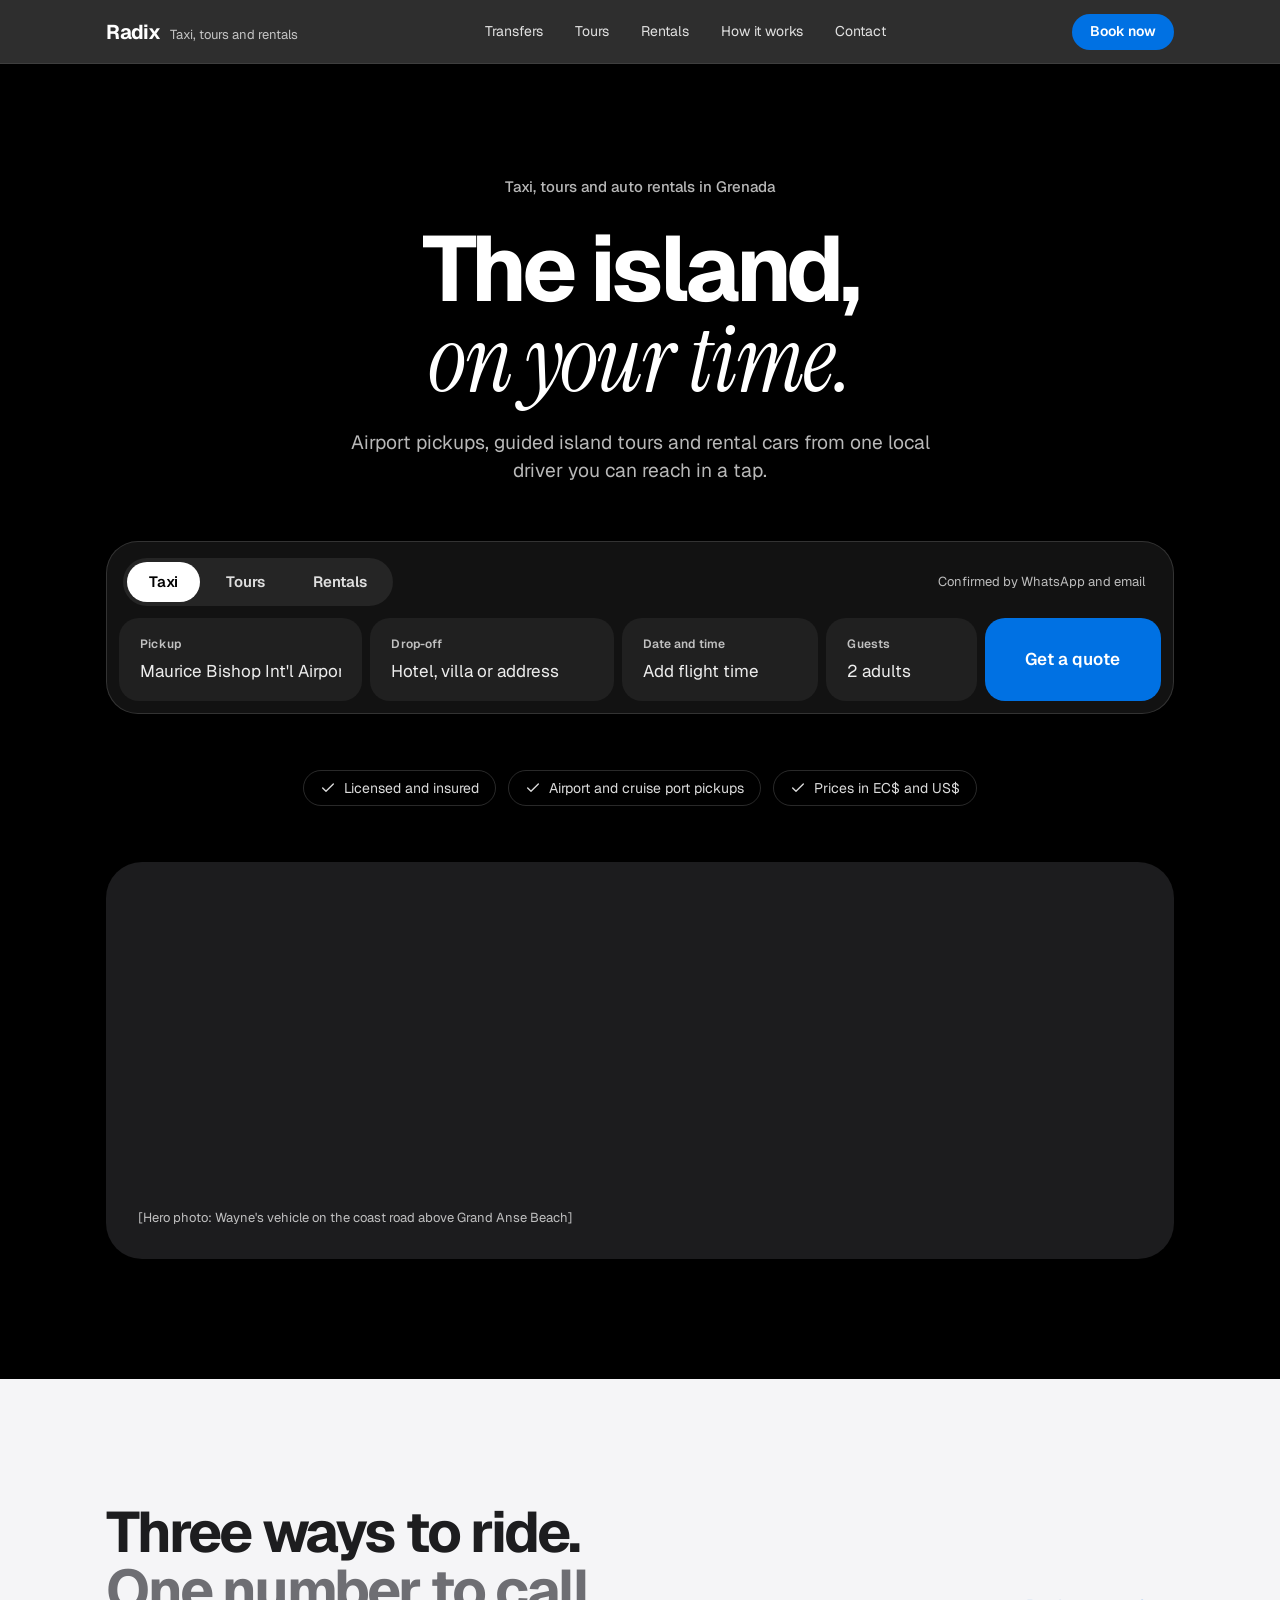
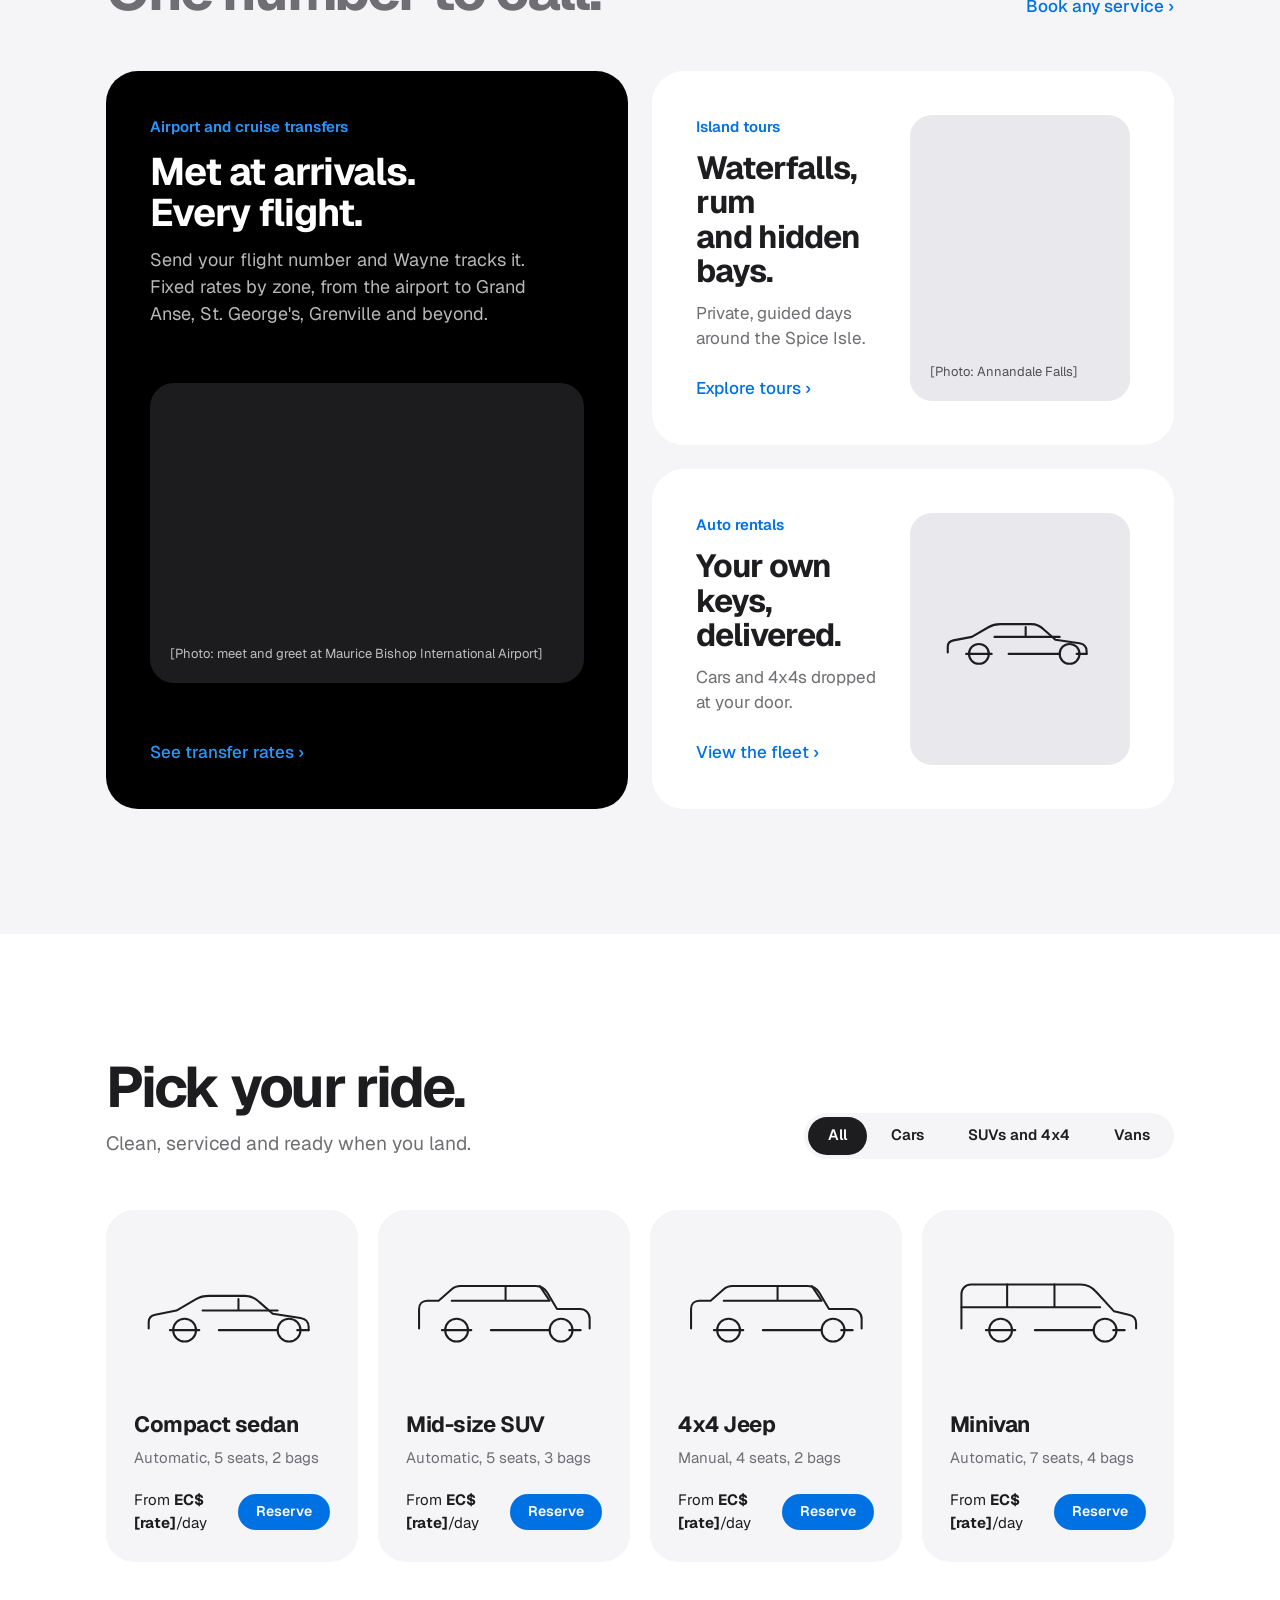
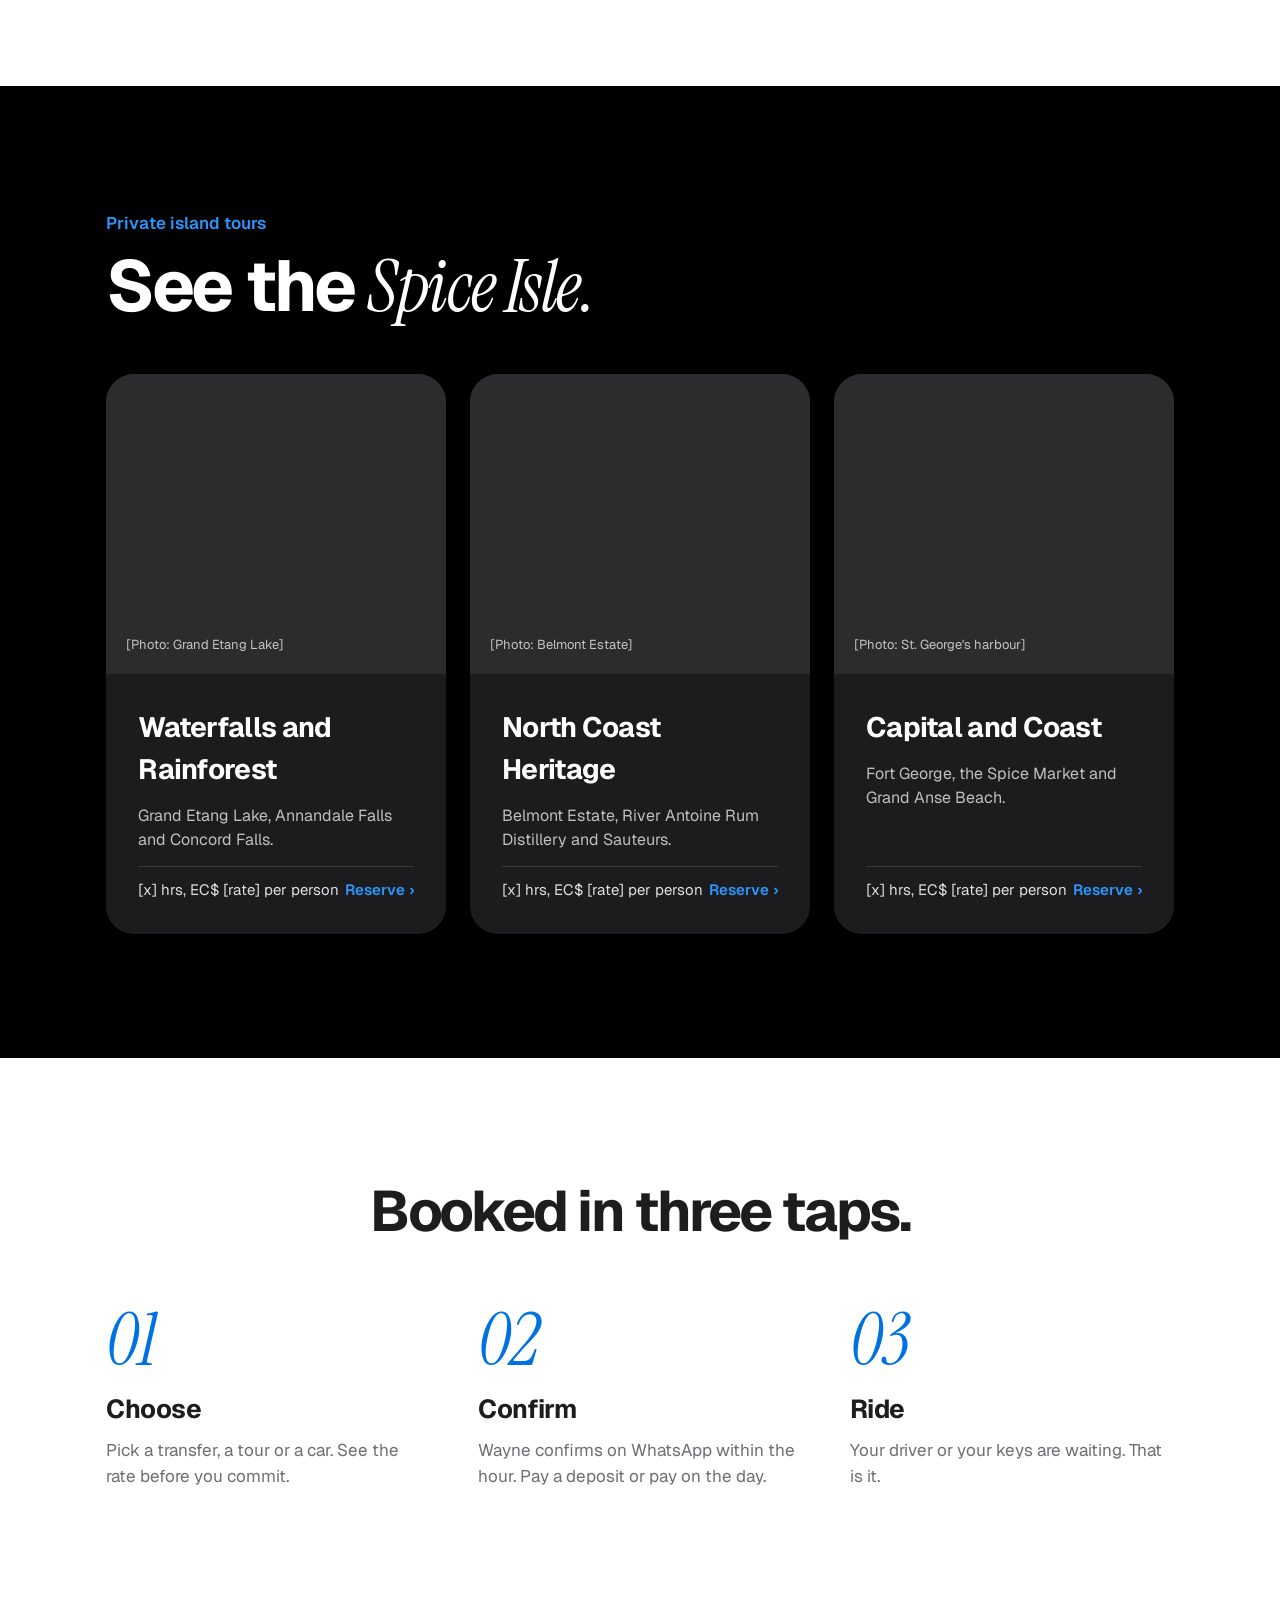
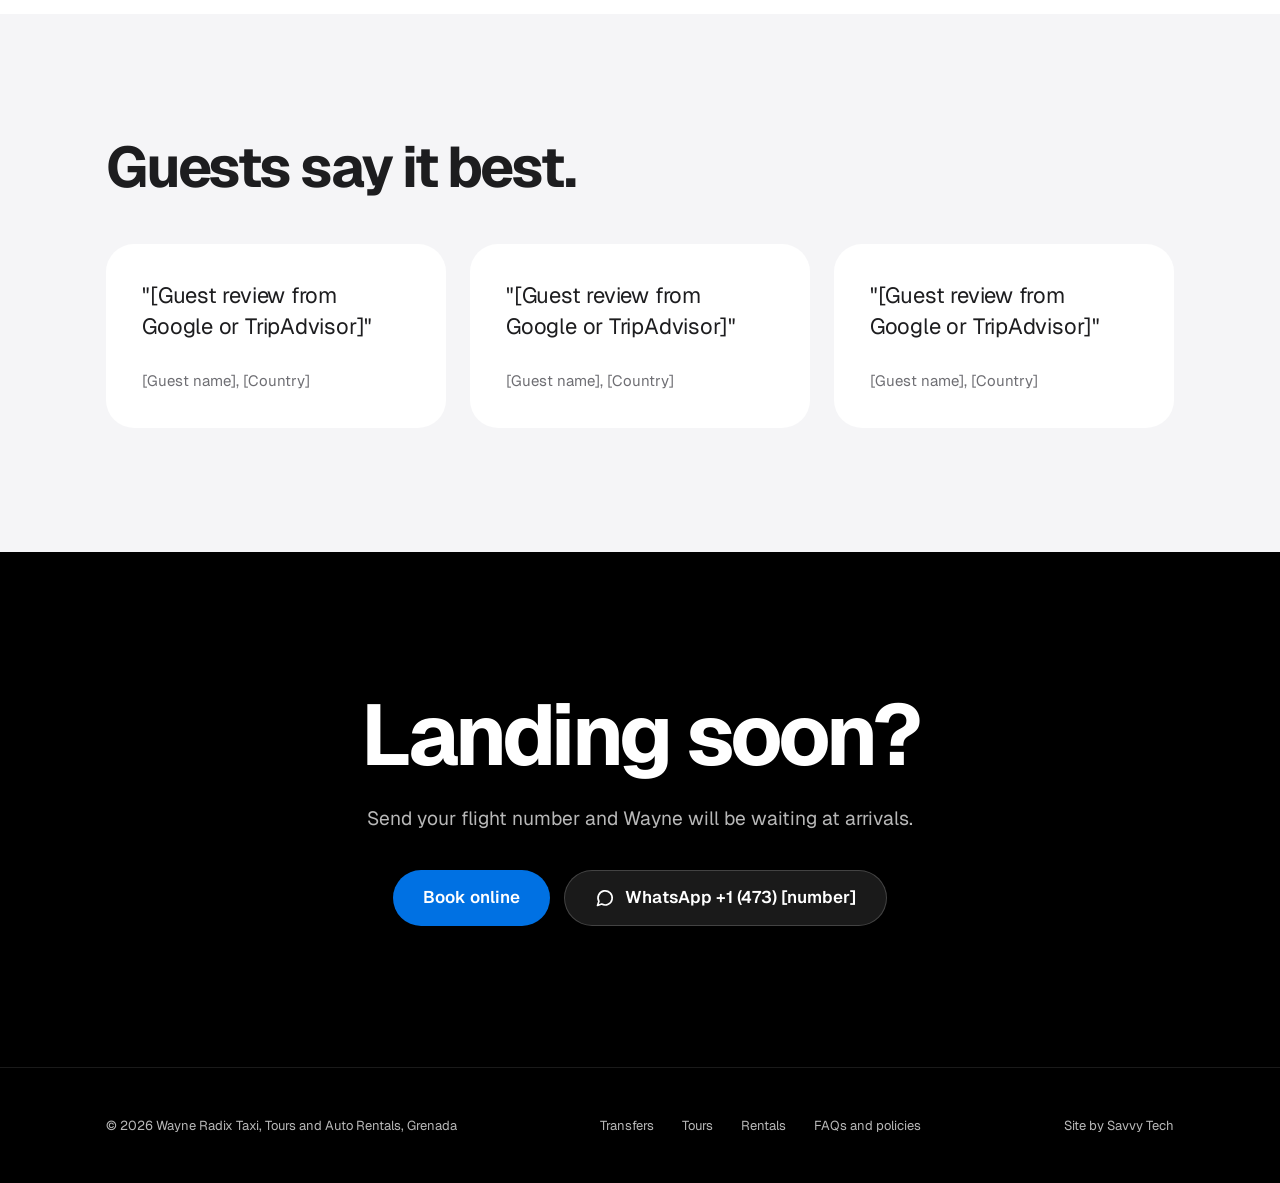
==== index.html @ 744cc67e "Rename wayne-radix-demo.html to index.html" ====
<!doctype html>
<html lang="en">
<head>
<meta charset="utf-8">
<meta name="viewport" content="width=device-width, initial-scale=1, viewport-fit=cover">
<title>Radix | Taxi, Tours and Auto Rentals in Grenada</title>
<meta name="description" content="Airport pickups, guided island tours and rental cars in Grenada from one local driver you can reach in a tap.">
<link rel="preconnect" href="https://fonts.googleapis.com">
<link rel="preconnect" href="https://fonts.gstatic.com" crossorigin>
<link href="https://fonts.googleapis.com/css2?family=Geist:wght@300..800&family=Instrument+Serif:ital@0;1&display=swap" rel="stylesheet">
<style>
:root{
  --accent:#0071e3; --accent-soft:#2997ff;
  --ink:#1d1d1f; --muted:#6e6e73; --mist:#f5f5f7; --line:#e8e8ed;
  --black:#000; --tile:#1c1c1e; --tile-2:#2c2c2e;
  --on-dark:rgba(255,255,255,.72); --on-dark-strong:rgba(255,255,255,.86);
  --pad:clamp(20px,8.3vw,120px);
  --sans:'Geist',-apple-system,'Helvetica Neue',Helvetica,sans-serif;
  --serif:'Instrument Serif',Georgia,'Times New Roman',serif;
}
*{box-sizing:border-box}
html{scroll-behavior:smooth;scroll-padding-top:72px}
body{margin:0;font-family:var(--sans);color:var(--ink);background:#fff;-webkit-font-smoothing:antialiased;line-height:1.5}
img,svg{display:block;max-width:100%}
a{color:inherit;text-decoration:none}
button{font:inherit}
:focus-visible{outline:2px solid var(--accent-soft);outline-offset:3px;border-radius:8px}
.wrap{max-width:1200px;margin:0 auto}
.serif{font-family:var(--serif);font-style:italic;font-weight:400;letter-spacing:-.02em}
.placeholder{display:flex;align-items:flex-end;padding:20px;font-size:13px}

/* Nav */
.nav{position:sticky;top:0;z-index:20;height:64px;display:flex;align-items:center;justify-content:space-between;gap:24px;padding:0 var(--pad);background:rgba(0,0,0,.82);backdrop-filter:saturate(180%) blur(20px);-webkit-backdrop-filter:saturate(180%) blur(20px);border-bottom:1px solid rgba(255,255,255,.08);color:#fff}
.brand{display:flex;align-items:baseline;gap:10px}
.brand b{font-size:20px;font-weight:700;letter-spacing:-.03em}
.brand span{font-size:13px;color:var(--on-dark)}
.nav-links{display:flex;gap:32px;font-size:14px}
.nav-links a{color:var(--on-dark-strong)}
.nav-links a:hover{color:#fff}
.btn{display:inline-flex;align-items:center;justify-content:center;gap:10px;height:44px;padding:0 22px;border:0;border-radius:999px;background:var(--accent);color:#fff;font-size:15px;font-weight:600;cursor:pointer;white-space:nowrap}
.btn:hover{filter:brightness(1.08)}
.btn-sm{height:36px;padding:0 18px;font-size:14px}
.btn-glass{background:rgba(255,255,255,.1);border:1px solid rgba(255,255,255,.18)}
.menu-btn{display:none;width:44px;height:44px;border:0;background:transparent;color:#fff;align-items:center;justify-content:center;cursor:pointer}

/* Hero */
.hero{background:var(--black);color:#fff;padding:112px var(--pad) 120px;display:flex;flex-direction:column;align-items:center;gap:56px;text-align:center}
.hero-copy{display:flex;flex-direction:column;align-items:center;gap:24px}
.kicker{font-size:15px;font-weight:500;color:var(--on-dark)}
.hero h1{margin:0;font-size:clamp(54px,7.2vw,104px);line-height:.98;font-weight:700;letter-spacing:-.045em}
.hero p{margin:0;max-width:620px;font-size:clamp(17px,1.5vw,21px);line-height:1.45;color:var(--on-dark)}

.booker{width:100%;max-width:1080px;padding:12px;border-radius:32px;background:rgba(255,255,255,.07);border:1px solid rgba(255,255,255,.14);display:flex;flex-direction:column;gap:12px;text-align:left}
.booker-top{display:flex;align-items:center;justify-content:space-between;gap:12px;padding:4px 4px 0}
.booker-note{font-size:13px;color:var(--on-dark);padding-right:12px}
.seg{display:flex;gap:4px;padding:4px;border-radius:999px;background:rgba(255,255,255,.08)}
.seg button{height:40px;padding:0 22px;border:0;border-radius:999px;background:transparent;color:var(--on-dark-strong);font-size:15px;font-weight:600;cursor:pointer;transition:background .2s,color .2s}
.seg button[aria-selected="true"]{background:#fff;color:#000}
.fields{display:flex;gap:8px}
.fields[hidden]{display:none}
.field{flex:1 1 0;min-width:0;display:flex;flex-direction:column;gap:6px;padding:16px 20px;border-radius:20px;background:rgba(255,255,255,.06);border:1px solid transparent;transition:border-color .2s}
.field:focus-within{border-color:rgba(255,255,255,.35)}
.field.wide{flex-grow:1.3}
.field.narrow{flex-grow:.7}
.field label{font-size:12px;font-weight:600;letter-spacing:.01em;color:var(--on-dark)}
.field input,.field select{all:unset;font-size:17px;color:#fff;width:100%}
.field input::placeholder{color:rgba(255,255,255,.92)}
.field select option{color:#000}
.fields .btn{height:auto;min-height:56px;width:176px;flex-shrink:0;border-radius:20px;font-size:17px}

.chips{display:flex;flex-wrap:wrap;justify-content:center;gap:12px}
.chip{display:inline-flex;align-items:center;gap:8px;height:36px;padding:0 16px;border-radius:999px;border:1px solid rgba(255,255,255,.16);font-size:14px;color:var(--on-dark-strong)}
.hero-photo{width:100%;max-width:1200px;height:clamp(240px,31vw,440px);border-radius:36px;background:var(--tile);color:var(--on-dark);padding:32px}

/* Sections */
section.block{padding:clamp(72px,9.7vw,140px) var(--pad)}
.mist{background:var(--mist)}
.dark{background:var(--black);color:#fff}
.h2{margin:0;font-size:clamp(38px,4.45vw,64px);line-height:1.02;font-weight:700;letter-spacing:-.04em}
.lede{margin:14px 0 0;font-size:clamp(17px,1.5vw,21px);color:var(--muted)}
.head-row{display:flex;align-items:flex-end;justify-content:space-between;gap:24px;flex-wrap:wrap;margin-bottom:clamp(32px,4vw,56px)}
.link{font-size:17px;font-weight:500;color:var(--accent)}
.dark .link,.link-soft{color:var(--accent-soft)}
.link:hover{text-decoration:underline}

/* Bento */
.bento{display:grid;grid-template-columns:repeat(2,minmax(0,1fr));gap:24px}
.tile{border-radius:32px;background:#fff;padding:44px;display:flex;justify-content:space-between;gap:32px}
.tile-big{grid-row:span 2;background:#000;color:#fff;flex-direction:column;min-height:704px}
.tile .eyebrow{font-size:15px;font-weight:600;color:var(--accent)}
.tile-big .eyebrow{color:var(--accent-soft)}
.tile h3{margin:12px 0;font-size:clamp(28px,2.5vw,36px);line-height:1.08;font-weight:700;letter-spacing:-.03em}
.tile-big h3{font-size:clamp(32px,3vw,44px)}
.tile p{margin:0;font-size:17px;line-height:1.5;color:var(--muted)}
.tile-big p{color:var(--on-dark);max-width:420px;font-size:18px}
.tile-text{display:flex;flex-direction:column;justify-content:space-between;gap:24px}
.tile-media{width:220px;flex-shrink:0;border-radius:22px;background:var(--line);color:#515154}
.tile-big .tile-media{width:100%;height:300px;border-radius:24px;background:var(--tile);color:var(--on-dark)}
.tile-car{display:flex;align-items:center;justify-content:center;color:var(--ink)}

/* Fleet */
.seg-light{background:var(--mist)}
.seg-light button{color:var(--ink);height:38px;padding:0 20px}
.seg-light button[aria-pressed="true"]{background:var(--ink);color:#fff}
.fleet{display:grid;grid-template-columns:repeat(4,minmax(0,1fr));gap:20px}
.car{border-radius:28px;background:var(--mist);padding:28px;display:flex;flex-direction:column;gap:20px}
.car[hidden]{display:none}
.car-art{height:150px;display:flex;align-items:center;justify-content:center;color:var(--ink)}
.car h3{margin:0;font-size:22px;font-weight:700;letter-spacing:-.02em}
.car p{margin:6px 0 0;font-size:15px;color:var(--muted)}
.car-foot{display:flex;align-items:center;justify-content:space-between;gap:8px;font-size:15px;margin-top:auto}

/* Tours */
.tours-title{margin:0 0 clamp(32px,4vw,56px)}
.tours-title .h2{font-size:clamp(44px,5.6vw,80px);line-height:1}
.tours-title .kicker{display:block;margin-bottom:14px;font-size:17px;font-weight:600;color:var(--accent-soft)}
.tours{display:grid;grid-template-columns:repeat(3,minmax(0,1fr));gap:24px}
.tour{border-radius:28px;background:var(--tile);overflow:hidden;display:flex;flex-direction:column}
.tour .placeholder{height:300px;background:var(--tile-2);color:var(--on-dark)}
.tour-body{padding:32px;display:flex;flex-direction:column;gap:14px;flex:1}
.tour h3{margin:0;font-size:28px;font-weight:700;letter-spacing:-.025em}
.tour p{margin:0;font-size:16px;color:var(--on-dark)}
.tour-foot{margin-top:auto;display:flex;align-items:center;justify-content:space-between;padding-top:12px;border-top:1px solid rgba(255,255,255,.12);font-size:15px;color:var(--on-dark-strong)}
.tour-foot a{font-weight:600;color:var(--accent-soft)}

/* Steps */
.steps{display:grid;grid-template-columns:repeat(3,minmax(0,1fr));gap:48px;margin-top:64px}
.step .num{font-family:var(--serif);font-style:italic;font-size:72px;line-height:1;color:var(--accent)}
.step h3{margin:14px 0 8px;font-size:26px;font-weight:700;letter-spacing:-.02em}
.step p{margin:0;font-size:17px;line-height:1.55;color:var(--muted)}

/* Reviews */
.reviews{display:grid;grid-template-columns:repeat(3,minmax(0,1fr));gap:24px;margin-top:48px}
.review{margin:0;border-radius:28px;background:#fff;padding:36px;display:flex;flex-direction:column;gap:28px}
.review blockquote{margin:0;font-size:22px;line-height:1.4;letter-spacing:-.01em}
.review figcaption{font-size:15px;color:var(--muted)}

/* CTA + footer */
.cta{text-align:center;display:flex;flex-direction:column;align-items:center;gap:28px;padding:clamp(96px,11vw,160px) var(--pad)}
.cta h2{margin:0;font-size:clamp(56px,6.7vw,96px);line-height:.98;font-weight:700;letter-spacing:-.045em}
.cta p{margin:0;max-width:560px;font-size:clamp(17px,1.5vw,21px);color:var(--on-dark)}
.cta .btn{height:56px;padding:0 30px;font-size:17px}
.cta-row{display:flex;flex-wrap:wrap;justify-content:center;gap:14px;padding-top:8px}
footer{background:#000;border-top:1px solid rgba(255,255,255,.1);padding:48px var(--pad);display:flex;align-items:center;justify-content:space-between;gap:24px;flex-wrap:wrap;font-size:13px;color:var(--on-dark)}
footer nav{display:flex;flex-wrap:wrap;gap:28px}
footer a:hover{color:#fff}

/* Mobile action bar */
.mbar{display:none}

/* Responsive */
@media (max-width:1100px){
  .fleet{grid-template-columns:repeat(2,minmax(0,1fr))}
  .fields{flex-wrap:wrap}
  .field{flex-basis:calc(50% - 4px)}
  .fields .btn{width:100%}
}
@media (max-width:900px){
  .bento,.tours,.steps,.reviews{grid-template-columns:1fr}
  .tile-big{grid-row:auto;min-height:0}
  .tile{padding:32px}
  .steps{gap:36px}
}
@media (max-width:720px){
  .nav{height:56px}
  .brand span,.nav .btn{display:none}
  .menu-btn{display:flex}
  .nav-links{display:none;position:absolute;top:56px;left:0;right:0;flex-direction:column;gap:0;padding:8px var(--pad) 20px;background:rgba(0,0,0,.95)}
  .nav-links.open{display:flex}
  .nav-links a{padding:14px 0;font-size:17px;border-bottom:1px solid rgba(255,255,255,.08)}
  .hero{padding-top:48px;padding-bottom:56px;gap:32px;text-align:left;align-items:stretch}
  .hero-copy{align-items:flex-start}
  .booker{padding:10px;border-radius:28px}
  .booker-note{display:none}
  .seg{width:100%}
  .seg button{flex:1;padding:0}
  .field{flex-basis:100%;padding:14px 18px;border-radius:18px}
  .chips{justify-content:flex-start}
  .tile{flex-direction:column}
  .tile-media{width:100%;height:180px}
  .fleet{grid-template-columns:1fr}
  .seg-light{width:100%;overflow-x:auto}
  .seg-light button{flex:1 0 auto;padding:0 16px}
  .tour .placeholder{height:220px}
  .tour-body{padding:24px}
  footer{padding-bottom:120px}
  .mbar{display:flex;position:fixed;z-index:30;left:12px;right:12px;bottom:calc(16px + env(safe-area-inset-bottom,0px));gap:8px;padding:8px;border-radius:999px;background:rgba(28,28,30,.92);backdrop-filter:blur(20px);-webkit-backdrop-filter:blur(20px);border:1px solid rgba(255,255,255,.12)}
  .mbar .btn{flex:1;height:48px}
  .mbar .wa{width:48px;height:48px;padding:0;flex:0 0 48px}
}
@media (prefers-reduced-motion:reduce){html{scroll-behavior:auto}*{transition:none!important}}
</style>
</head>
<body>

<header class="nav">
  <a class="brand" href="#top" aria-label="Radix home"><b>Radix</b><span>Taxi, tours and rentals</span></a>
  <nav class="nav-links" id="navlinks" aria-label="Main">
    <a href="#services">Transfers</a>
    <a href="#tours">Tours</a>
    <a href="#fleet">Rentals</a>
    <a href="#how">How it works</a>
    <a href="#contact">Contact</a>
  </nav>
  <a class="btn btn-sm" href="#book">Book now</a>
  <button class="menu-btn" type="button" aria-label="Open menu" aria-expanded="false" aria-controls="navlinks" id="menuBtn">
    <svg width="22" height="22" viewBox="0 0 24 24" fill="none" stroke="currentColor" stroke-width="2" stroke-linecap="round"><path d="M4 8h16M4 16h16"/></svg>
  </button>
</header>

<main id="top">
  <!-- Hero -->
  <section class="hero" id="book">
    <div class="hero-copy">
      <span class="kicker">Taxi, tours and auto rentals in Grenada</span>
      <h1>The island,<br><span class="serif">on your time.</span></h1>
      <p>Airport pickups, guided island tours and rental cars from one local driver you can reach in a tap.</p>
    </div>

    <form class="booker" id="booker" novalidate>
      <div class="booker-top">
        <div class="seg" role="tablist" aria-label="Choose a service">
          <button type="button" role="tab" aria-selected="true" aria-controls="p-taxi" data-tab="taxi">Taxi</button>
          <button type="button" role="tab" aria-selected="false" aria-controls="p-tours" data-tab="tours">Tours</button>
          <button type="button" role="tab" aria-selected="false" aria-controls="p-rentals" data-tab="rentals">Rentals</button>
        </div>
        <span class="booker-note">Confirmed by WhatsApp and email</span>
      </div>

      <div class="fields" id="p-taxi" role="tabpanel">
        <div class="field wide"><label for="tx1">Pickup</label><input id="tx1" type="text" placeholder="Maurice Bishop Int'l Airport"></div>
        <div class="field wide"><label for="tx2">Drop-off</label><input id="tx2" type="text" placeholder="Hotel, villa or address"></div>
        <div class="field"><label for="tx3">Date and time</label><input id="tx3" type="text" placeholder="Add flight time"></div>
        <div class="field narrow"><label for="tx4">Guests</label><input id="tx4" type="text" placeholder="2 adults"></div>
        <button class="btn" type="submit">Get a quote</button>
      </div>

      <div class="fields" id="p-tours" role="tabpanel" hidden>
        <div class="field wide"><label for="to1">Tour</label>
          <select id="to1"><option>Waterfalls and Rainforest</option><option>North Coast Heritage</option><option>Capital and Coast</option></select></div>
        <div class="field"><label for="to2">Date</label><input id="to2" type="text" placeholder="Choose a day"></div>
        <div class="field wide"><label for="to3">Pickup from</label><input id="to3" type="text" placeholder="Hotel or cruise port"></div>
        <div class="field narrow"><label for="to4">Guests</label><input id="to4" type="text" placeholder="4 guests"></div>
        <button class="btn" type="submit">Reserve tour</button>
      </div>

      <div class="fields" id="p-rentals" role="tabpanel" hidden>
        <div class="field"><label for="re1">Pick-up date</label><input id="re1" type="text" placeholder="Add date"></div>
        <div class="field"><label for="re2">Return date</label><input id="re2" type="text" placeholder="Add date"></div>
        <div class="field"><label for="re3">Vehicle</label>
          <select id="re3"><option>Any size</option><option>Compact sedan</option><option>Mid-size SUV</option><option>4x4 Jeep</option><option>Minivan</option></select></div>
        <div class="field wide"><label for="re4">Deliver to</label><input id="re4" type="text" placeholder="Airport, hotel or villa"></div>
        <button class="btn" type="submit">Check cars</button>
      </div>
    </form>

    <div class="chips">
      <span class="chip"><svg width="16" height="16" viewBox="0 0 24 24" fill="none" stroke="currentColor" stroke-width="2" stroke-linecap="round" stroke-linejoin="round"><path d="M20 6 9 17l-5-5"/></svg>Licensed and insured</span>
      <span class="chip"><svg width="16" height="16" viewBox="0 0 24 24" fill="none" stroke="currentColor" stroke-width="2" stroke-linecap="round" stroke-linejoin="round"><path d="M20 6 9 17l-5-5"/></svg>Airport and cruise port pickups</span>
      <span class="chip"><svg width="16" height="16" viewBox="0 0 24 24" fill="none" stroke="currentColor" stroke-width="2" stroke-linecap="round" stroke-linejoin="round"><path d="M20 6 9 17l-5-5"/></svg>Prices in EC$ and US$</span>
    </div>

    <div class="hero-photo placeholder">[Hero photo: Wayne's vehicle on the coast road above Grand Anse Beach]</div>
  </section>

  <!-- Services -->
  <section class="block mist" id="services">
    <div class="wrap">
      <div class="head-row">
        <h2 class="h2">Three ways to ride.<br><span style="color:var(--muted)">One number to call.</span></h2>
        <a class="link" href="#book">Book any service ›</a>
      </div>
      <div class="bento">
        <article class="tile tile-big">
          <div>
            <span class="eyebrow">Airport and cruise transfers</span>
            <h3>Met at arrivals.<br>Every flight.</h3>
            <p>Send your flight number and Wayne tracks it. Fixed rates by zone, from the airport to Grand Anse, St. George's, Grenville and beyond.</p>
          </div>
          <div class="tile-media placeholder">[Photo: meet and greet at Maurice Bishop International Airport]</div>
          <a class="link link-soft" href="#book">See transfer rates ›</a>
        </article>
        <article class="tile">
          <div class="tile-text">
            <div><span class="eyebrow">Island tours</span><h3>Waterfalls, rum<br>and hidden bays.</h3><p>Private, guided days around the Spice Isle.</p></div>
            <a class="link" href="#tours">Explore tours ›</a>
          </div>
          <div class="tile-media placeholder">[Photo: Annandale Falls]</div>
        </article>
        <article class="tile">
          <div class="tile-text">
            <div><span class="eyebrow">Auto rentals</span><h3>Your own keys,<br>delivered.</h3><p>Cars and 4x4s dropped at your door.</p></div>
            <a class="link" href="#fleet">View the fleet ›</a>
          </div>
          <div class="tile-media tile-car" aria-hidden="true">
            <svg width="170" height="70" viewBox="0 0 240 90" fill="none" stroke="currentColor" stroke-width="3" stroke-linecap="round" stroke-linejoin="round"><path d="M18 64V56c0-5 3-8 8-9l26-5 24-14c5-3 10-4 16-4h44c7 0 13 3 18 8l16 14 34 5c6 1 10 5 10 11v4"/><path d="M44 66h36M104 66h72M200 66h14"/><circle cx="62" cy="66" r="14"/><circle cx="190" cy="66" r="14"/><path d="M84 42h92M128 28v14"/></svg>
          </div>
        </article>
      </div>
    </div>
  </section>

  <!-- Fleet -->
  <section class="block" id="fleet">
    <div class="wrap">
      <div class="head-row">
        <div><h2 class="h2">Pick your ride.</h2><p class="lede">Clean, serviced and ready when you land.</p></div>
        <div class="seg seg-light" role="group" aria-label="Filter vehicles">
          <button type="button" aria-pressed="true" data-filter="all">All</button>
          <button type="button" aria-pressed="false" data-filter="car">Cars</button>
          <button type="button" aria-pressed="false" data-filter="suv">SUVs and 4x4</button>
          <button type="button" aria-pressed="false" data-filter="van">Vans</button>
        </div>
      </div>
      <div class="fleet">
        <article class="car" data-kind="car">
          <div class="car-art" aria-hidden="true"><svg width="220" height="84" viewBox="0 0 240 90" fill="none" stroke="currentColor" stroke-width="2.5" stroke-linecap="round" stroke-linejoin="round"><path d="M18 64V56c0-5 3-8 8-9l26-5 24-14c5-3 10-4 16-4h44c7 0 13 3 18 8l16 14 34 5c6 1 10 5 10 11v4"/><path d="M44 66h36M104 66h72M200 66h14"/><circle cx="62" cy="66" r="14"/><circle cx="190" cy="66" r="14"/><path d="M84 42h92M128 28v14"/></svg></div>
          <div><h3>Compact sedan</h3><p>Automatic, 5 seats, 2 bags</p></div>
          <div class="car-foot"><span>From <strong>EC$ [rate]</strong>/day</span><a class="btn btn-sm" href="#book">Reserve</a></div>
        </article>
        <article class="car" data-kind="suv">
          <div class="car-art" aria-hidden="true"><svg width="220" height="84" viewBox="0 0 240 90" fill="none" stroke="currentColor" stroke-width="2.5" stroke-linecap="round" stroke-linejoin="round"><path d="M16 64V40c0-6 4-10 10-10h14l16-14c3-3 7-4 11-4h92c6 0 11 3 14 8l12 20h28c7 0 12 5 12 12v12"/><path d="M44 66h36M104 66h72M200 66h14"/><circle cx="62" cy="66" r="14"/><circle cx="190" cy="66" r="14"/><path d="M56 30h120M122 12v18M176 30l-12-18"/></svg></div>
          <div><h3>Mid-size SUV</h3><p>Automatic, 5 seats, 3 bags</p></div>
          <div class="car-foot"><span>From <strong>EC$ [rate]</strong>/day</span><a class="btn btn-sm" href="#book">Reserve</a></div>
        </article>
        <article class="car" data-kind="suv">
          <div class="car-art" aria-hidden="true"><svg width="220" height="84" viewBox="0 0 240 90" fill="none" stroke="currentColor" stroke-width="2.5" stroke-linecap="round" stroke-linejoin="round"><path d="M16 64V40c0-6 4-10 10-10h14l16-14c3-3 7-4 11-4h92c6 0 11 3 14 8l12 20h28c7 0 12 5 12 12v12"/><path d="M44 66h36M104 66h72M200 66h14"/><circle cx="62" cy="66" r="14"/><circle cx="190" cy="66" r="14"/><path d="M56 30h120M122 12v18M176 30l-12-18"/></svg></div>
          <div><h3>4x4 Jeep</h3><p>Manual, 4 seats, 2 bags</p></div>
          <div class="car-foot"><span>From <strong>EC$ [rate]</strong>/day</span><a class="btn btn-sm" href="#book">Reserve</a></div>
        </article>
        <article class="car" data-kind="van">
          <div class="car-art" aria-hidden="true"><svg width="220" height="84" viewBox="0 0 240 90" fill="none" stroke="currentColor" stroke-width="2.5" stroke-linecap="round" stroke-linejoin="round"><path d="M14 64V22c0-7 5-12 12-12h134c8 0 14 3 19 9l22 24 18 4c6 1 9 5 9 11v6"/><path d="M44 66h36M104 66h72M200 66h14"/><circle cx="62" cy="66" r="14"/><circle cx="190" cy="66" r="14"/><path d="M14 38h170M70 10v28M128 10v28"/></svg></div>
          <div><h3>Minivan</h3><p>Automatic, 7 seats, 4 bags</p></div>
          <div class="car-foot"><span>From <strong>EC$ [rate]</strong>/day</span><a class="btn btn-sm" href="#book">Reserve</a></div>
        </article>
      </div>
    </div>
  </section>

  <!-- Tours -->
  <section class="block dark" id="tours">
    <div class="wrap">
      <div class="tours-title">
        <span class="kicker">Private island tours</span>
        <h2 class="h2">See the <span class="serif">Spice Isle.</span></h2>
      </div>
      <div class="tours">
        <article class="tour">
          <div class="placeholder">[Photo: Grand Etang Lake]</div>
          <div class="tour-body"><h3>Waterfalls and Rainforest</h3><p>Grand Etang Lake, Annandale Falls and Concord Falls.</p>
            <div class="tour-foot"><span>[x] hrs, EC$ [rate] per person</span><a href="#book">Reserve ›</a></div></div>
        </article>
        <article class="tour">
          <div class="placeholder">[Photo: Belmont Estate]</div>
          <div class="tour-body"><h3>North Coast Heritage</h3><p>Belmont Estate, River Antoine Rum Distillery and Sauteurs.</p>
            <div class="tour-foot"><span>[x] hrs, EC$ [rate] per person</span><a href="#book">Reserve ›</a></div></div>
        </article>
        <article class="tour">
          <div class="placeholder">[Photo: St. George's harbour]</div>
          <div class="tour-body"><h3>Capital and Coast</h3><p>Fort George, the Spice Market and Grand Anse Beach.</p>
            <div class="tour-foot"><span>[x] hrs, EC$ [rate] per person</span><a href="#book">Reserve ›</a></div></div>
        </article>
      </div>
    </div>
  </section>

  <!-- How it works -->
  <section class="block" id="how">
    <div class="wrap">
      <h2 class="h2" style="text-align:center">Booked in three taps.</h2>
      <ol class="steps" style="list-style:none;padding:0;margin-bottom:0">
        <li class="step"><span class="num">01</span><h3>Choose</h3><p>Pick a transfer, a tour or a car. See the rate before you commit.</p></li>
        <li class="step"><span class="num">02</span><h3>Confirm</h3><p>Wayne confirms on WhatsApp within the hour. Pay a deposit or pay on the day.</p></li>
        <li class="step"><span class="num">03</span><h3>Ride</h3><p>Your driver or your keys are waiting. That is it.</p></li>
      </ol>
    </div>
  </section>

  <!-- Reviews -->
  <section class="block mist">
    <div class="wrap">
      <h2 class="h2">Guests say it best.</h2>
      <div class="reviews">
        <figure class="review"><blockquote>"[Guest review from Google or TripAdvisor]"</blockquote><figcaption>[Guest name], [Country]</figcaption></figure>
        <figure class="review"><blockquote>"[Guest review from Google or TripAdvisor]"</blockquote><figcaption>[Guest name], [Country]</figcaption></figure>
        <figure class="review"><blockquote>"[Guest review from Google or TripAdvisor]"</blockquote><figcaption>[Guest name], [Country]</figcaption></figure>
      </div>
    </div>
  </section>

  <!-- CTA -->
  <section class="cta dark" id="contact">
    <h2>Landing soon?</h2>
    <p>Send your flight number and Wayne will be waiting at arrivals.</p>
    <div class="cta-row">
      <a class="btn" href="#book">Book online</a>
      <a class="btn btn-glass" href="https://wa.me/1473XXXXXXX">
        <svg width="20" height="20" viewBox="0 0 24 24" fill="none" stroke="currentColor" stroke-width="2" stroke-linecap="round" stroke-linejoin="round"><path d="M3 21l1.7-5A8.5 8.5 0 1 1 8 19.3L3 21z"/></svg>
        WhatsApp +1 (473) [number]</a>
    </div>
  </section>
</main>

<footer>
  <span>© 2026 Wayne Radix Taxi, Tours and Auto Rentals, Grenada</span>
  <nav aria-label="Footer">
    <a href="#services">Transfers</a><a href="#tours">Tours</a><a href="#fleet">Rentals</a><a href="#contact">FAQs and policies</a>
  </nav>
  <span>Site by <a href="https://ghosten22.github.io/savvy-tech/">Savvy Tech</a></span>
</footer>

<div class="mbar">
  <a class="btn" href="#book">Book now</a>
  <a class="btn btn-glass wa" href="https://wa.me/1473XXXXXXX" aria-label="Chat on WhatsApp">
    <svg width="22" height="22" viewBox="0 0 24 24" fill="none" stroke="currentColor" stroke-width="2" stroke-linecap="round" stroke-linejoin="round"><path d="M3 21l1.7-5A8.5 8.5 0 1 1 8 19.3L3 21z"/></svg>
  </a>
</div>

<script>
// Booking tabs
const tabs = document.querySelectorAll('[data-tab]');
tabs.forEach(t => t.addEventListener('click', () => {
  tabs.forEach(o => {
    const on = o === t;
    o.setAttribute('aria-selected', on);
    document.getElementById(o.getAttribute('aria-controls')).hidden = !on;
  });
}));

// Demo submit: open WhatsApp with the details filled in
document.getElementById('booker').addEventListener('submit', e => {
  e.preventDefault();
  const panel = [...document.querySelectorAll('.fields')].find(p => !p.hidden);
  const service = document.querySelector('[data-tab][aria-selected="true"]').textContent;
  const lines = [...panel.querySelectorAll('.field')].map(f => {
    const input = f.querySelector('input,select');
    return f.querySelector('label').textContent + ': ' + (input.value || '-');
  });
  const msg = 'Hi Wayne, I would like to book: ' + service + '\n' + lines.join('\n');
  window.open('https://wa.me/1473XXXXXXX?text=' + encodeURIComponent(msg), '_blank', 'noopener');
});

// Fleet filter
const filters = document.querySelectorAll('[data-filter]');
filters.forEach(b => b.addEventListener('click', () => {
  const f = b.dataset.filter;
  filters.forEach(o => o.setAttribute('aria-pressed', o === b));
  document.querySelectorAll('.car').forEach(c => { c.hidden = !(f === 'all' || c.dataset.kind === f); });
}));

// Mobile menu
const menuBtn = document.getElementById('menuBtn');
const links = document.getElementById('navlinks');
menuBtn.addEventListener('click', () => {
  const open = links.classList.toggle('open');
  menuBtn.setAttribute('aria-expanded', open);
  menuBtn.setAttribute('aria-label', open ? 'Close menu' : 'Open menu');
});
links.querySelectorAll('a').forEach(a => a.addEventListener('click', () => {
  links.classList.remove('open'); menuBtn.setAttribute('aria-expanded', 'false');
}));
</script>
</body>
</html>
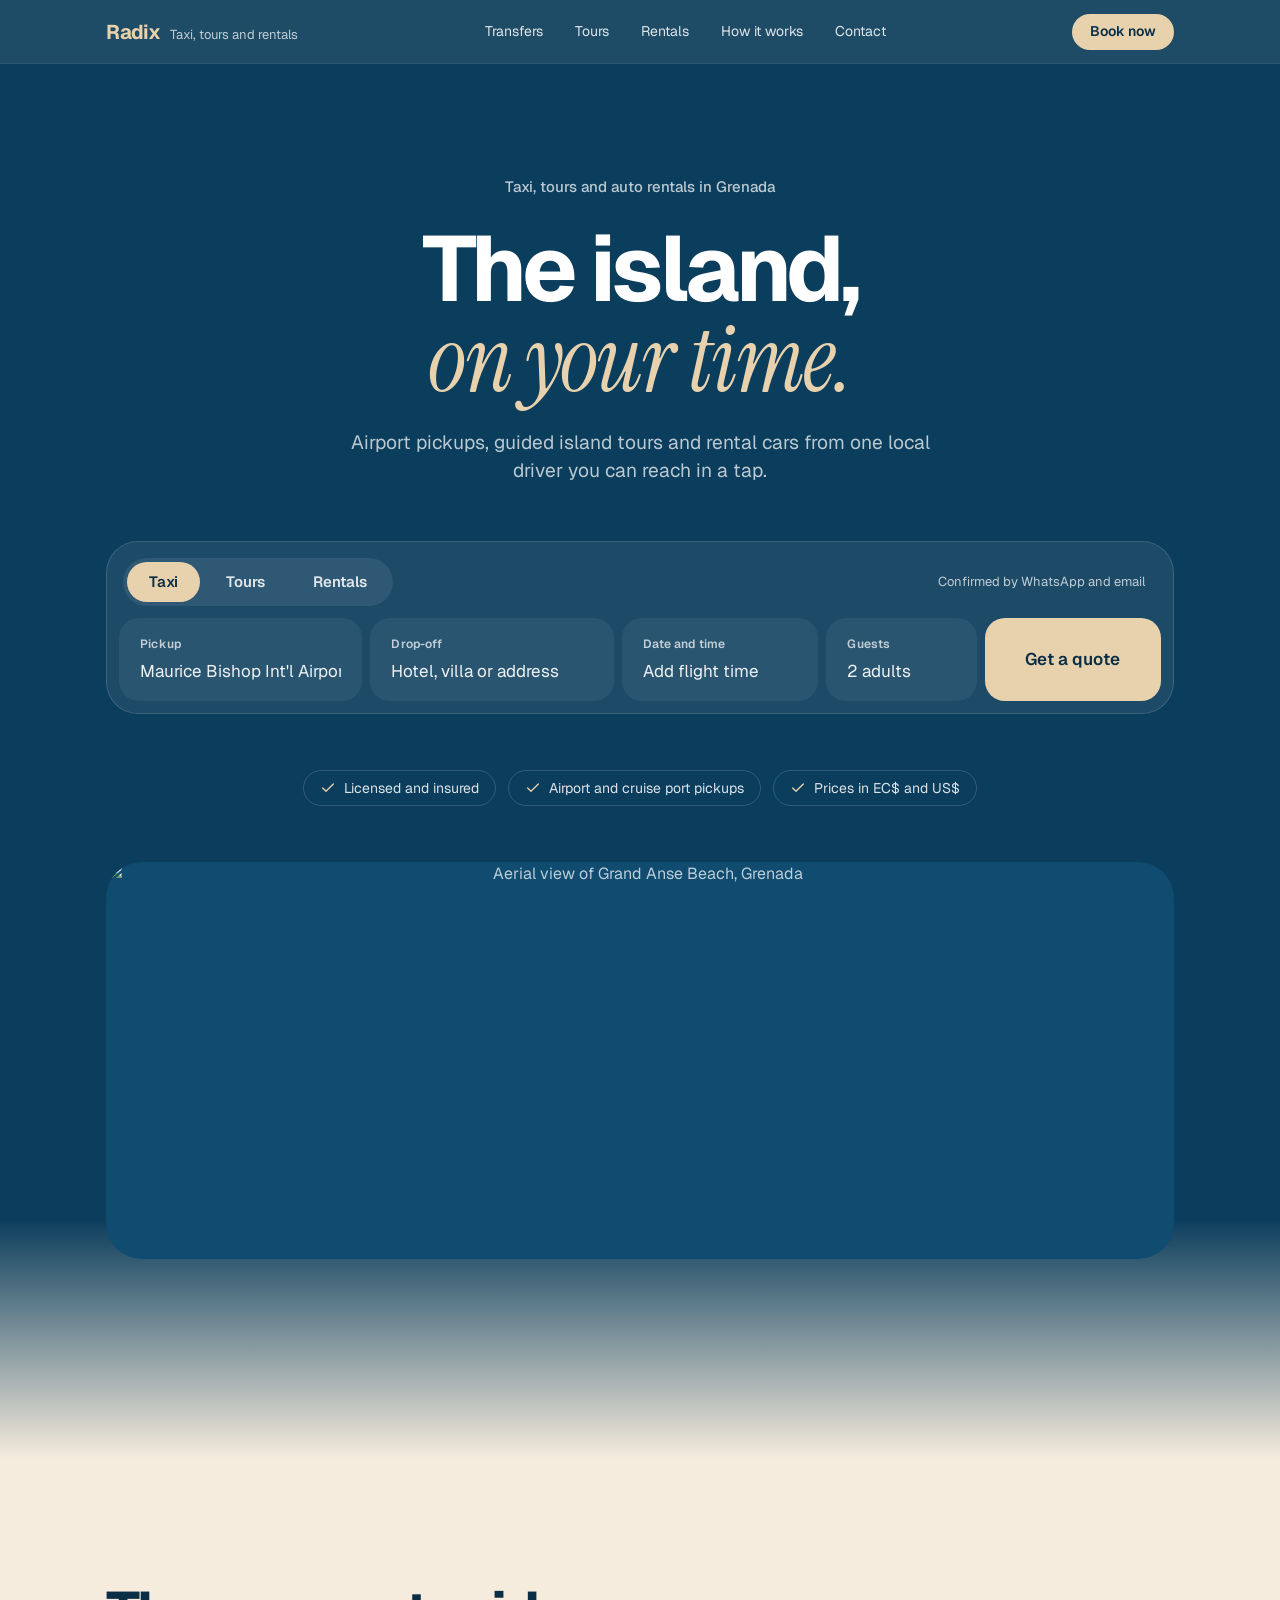
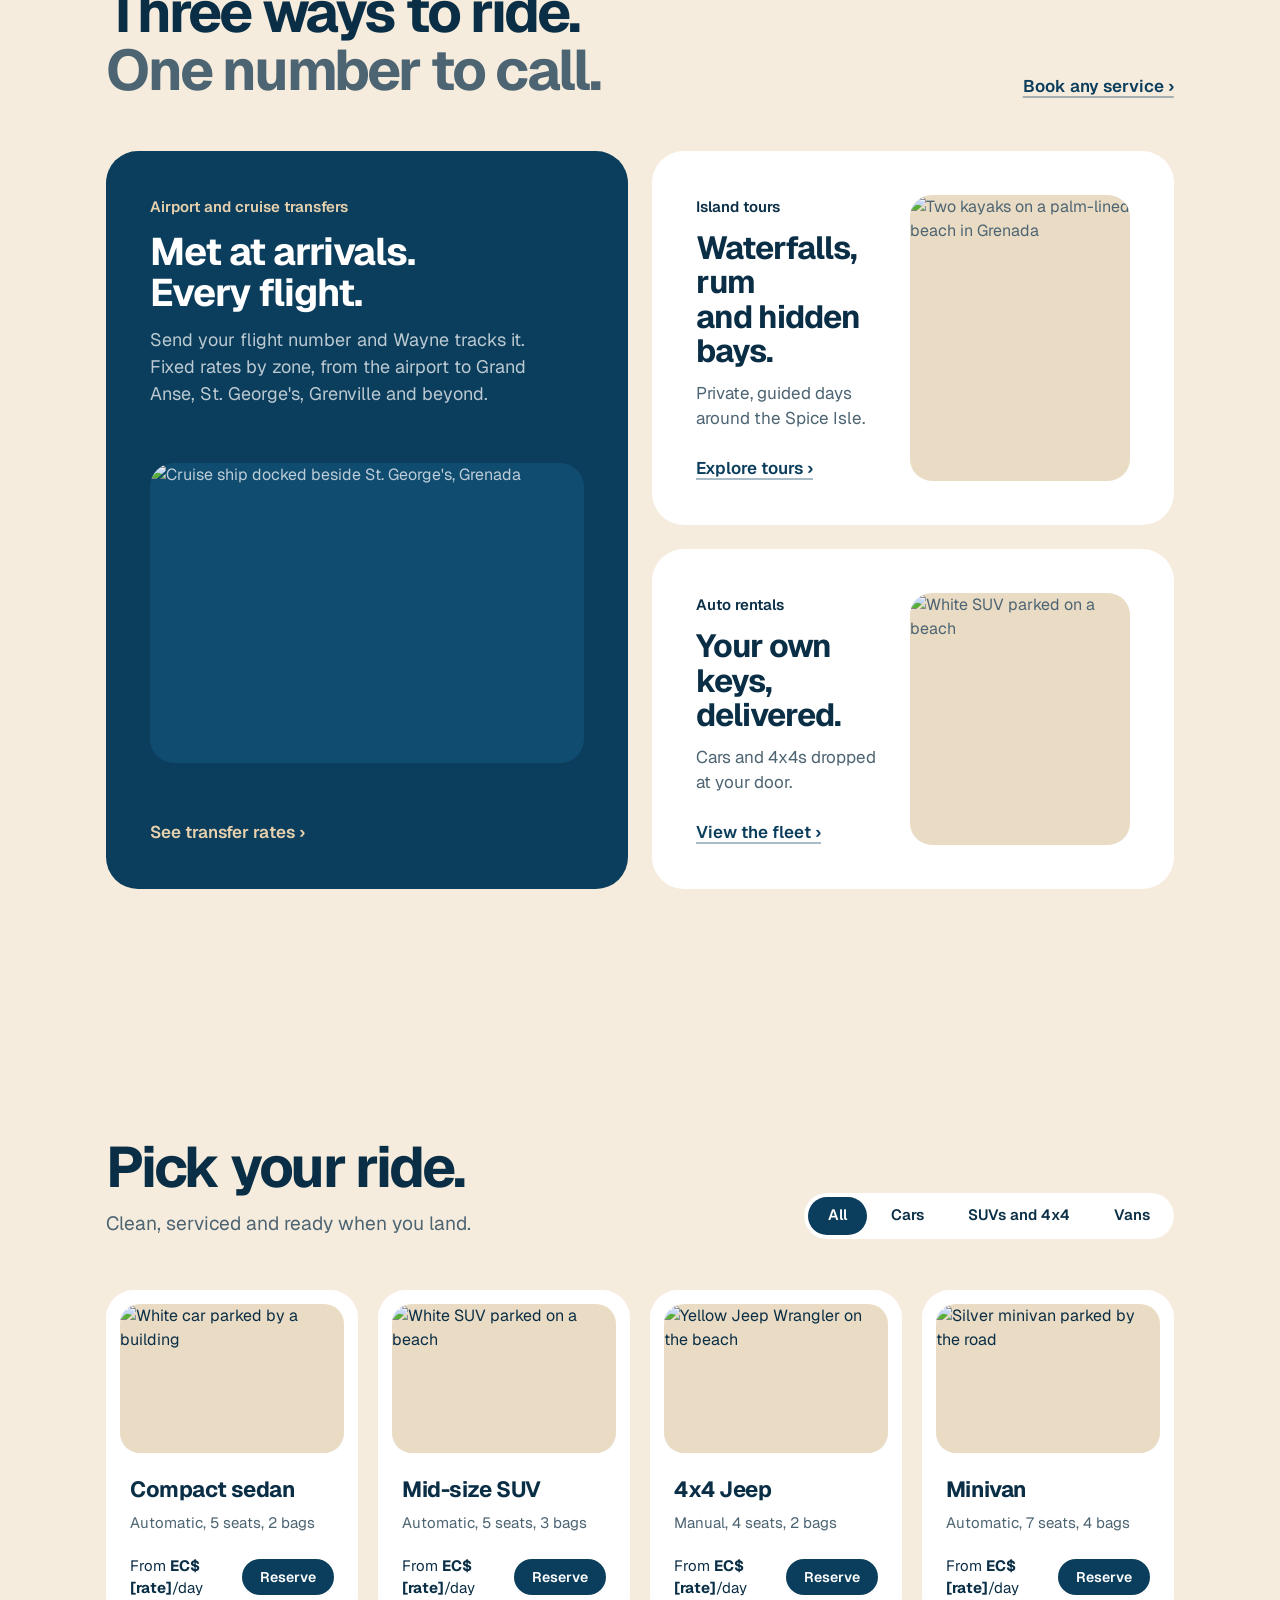
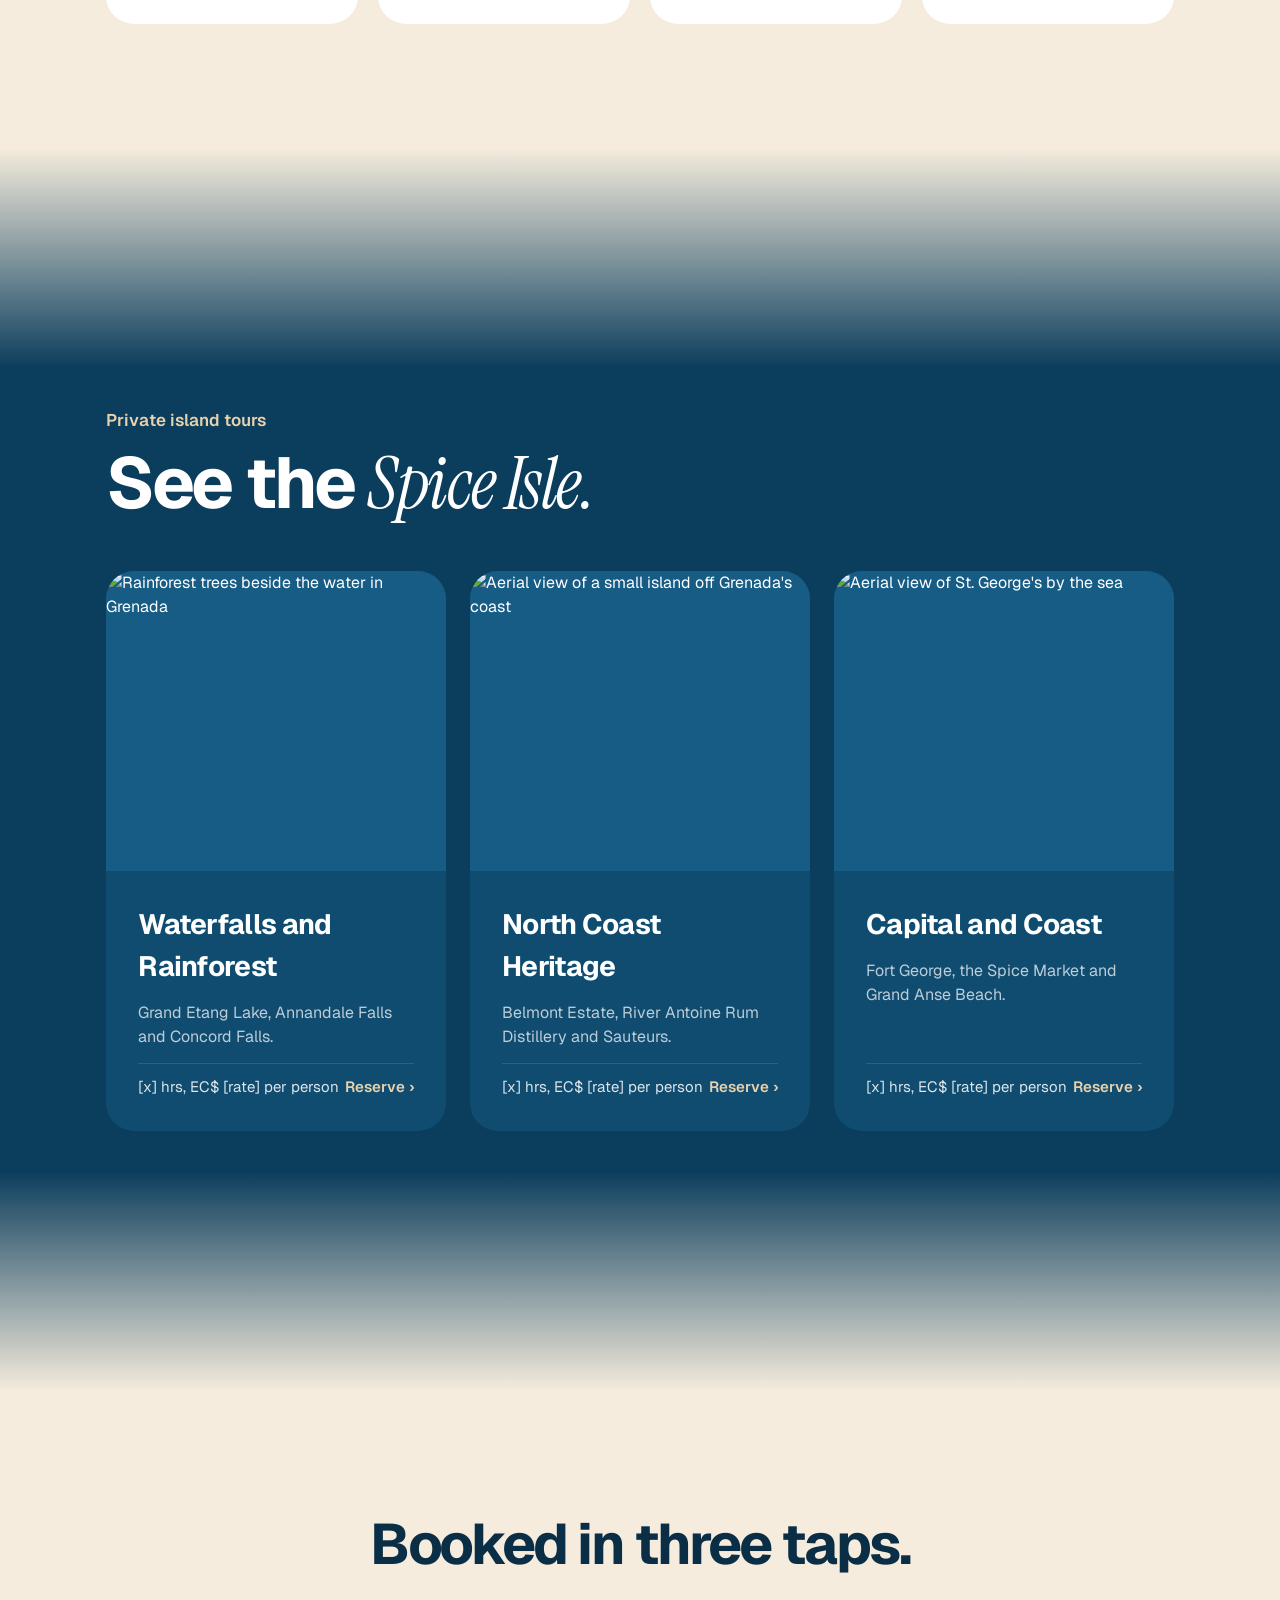
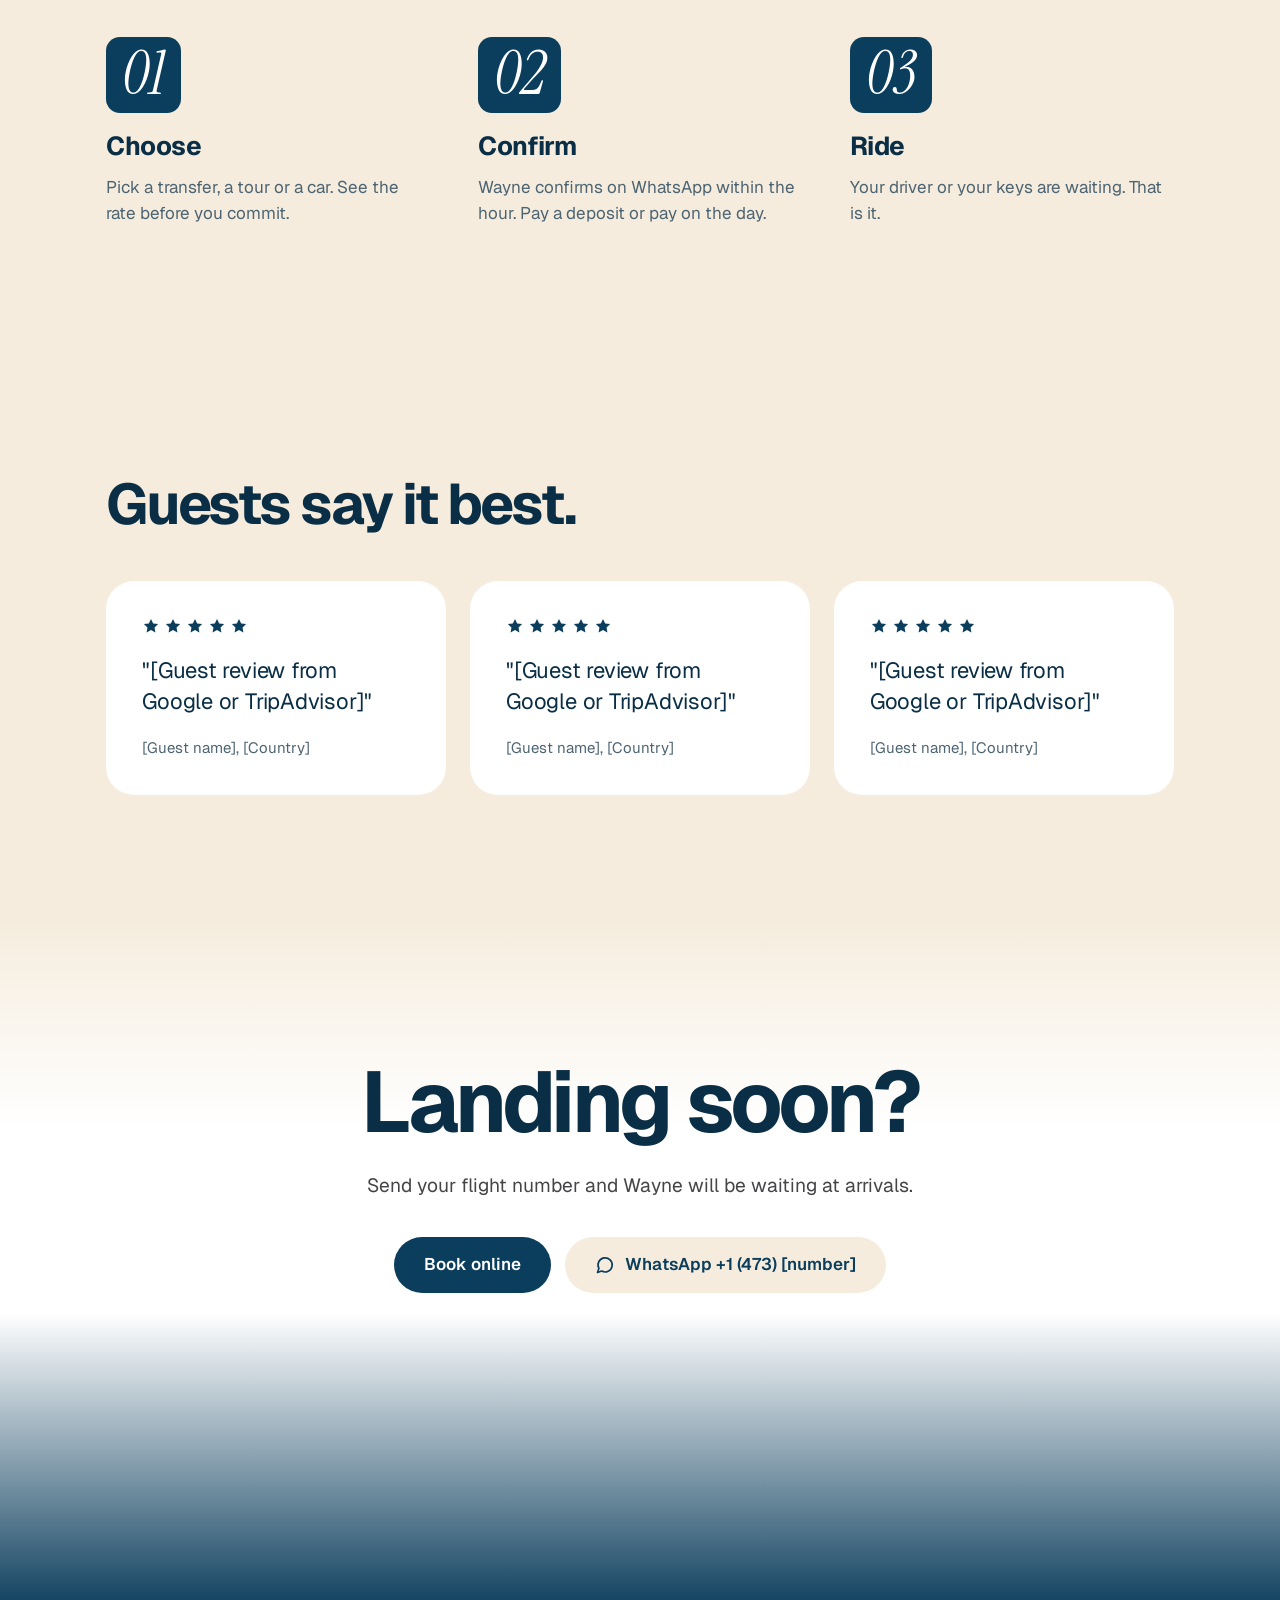
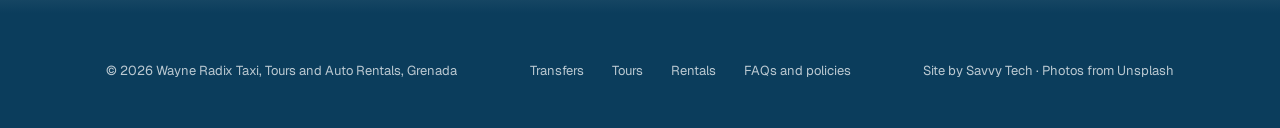
==== commit 94927d0f: "Add files via upload" ====
--- a/index.html
+++ b/index.html
@@ -4,192 +4,12 @@
 <meta charset="utf-8">
 <meta name="viewport" content="width=device-width, initial-scale=1, viewport-fit=cover">
 <title>Radix | Taxi, Tours and Auto Rentals in Grenada</title>
+<meta name="theme-color" content="#0b3d5c">
 <meta name="description" content="Airport pickups, guided island tours and rental cars in Grenada from one local driver you can reach in a tap.">
 <link rel="preconnect" href="https://fonts.googleapis.com">
 <link rel="preconnect" href="https://fonts.gstatic.com" crossorigin>
 <link href="https://fonts.googleapis.com/css2?family=Geist:wght@300..800&family=Instrument+Serif:ital@0;1&display=swap" rel="stylesheet">
-<style>
-:root{
-  --accent:#0071e3; --accent-soft:#2997ff;
-  --ink:#1d1d1f; --muted:#6e6e73; --mist:#f5f5f7; --line:#e8e8ed;
-  --black:#000; --tile:#1c1c1e; --tile-2:#2c2c2e;
-  --on-dark:rgba(255,255,255,.72); --on-dark-strong:rgba(255,255,255,.86);
-  --pad:clamp(20px,8.3vw,120px);
-  --sans:'Geist',-apple-system,'Helvetica Neue',Helvetica,sans-serif;
-  --serif:'Instrument Serif',Georgia,'Times New Roman',serif;
-}
-*{box-sizing:border-box}
-html{scroll-behavior:smooth;scroll-padding-top:72px}
-body{margin:0;font-family:var(--sans);color:var(--ink);background:#fff;-webkit-font-smoothing:antialiased;line-height:1.5}
-img,svg{display:block;max-width:100%}
-a{color:inherit;text-decoration:none}
-button{font:inherit}
-:focus-visible{outline:2px solid var(--accent-soft);outline-offset:3px;border-radius:8px}
-.wrap{max-width:1200px;margin:0 auto}
-.serif{font-family:var(--serif);font-style:italic;font-weight:400;letter-spacing:-.02em}
-.placeholder{display:flex;align-items:flex-end;padding:20px;font-size:13px}
-
-/* Nav */
-.nav{position:sticky;top:0;z-index:20;height:64px;display:flex;align-items:center;justify-content:space-between;gap:24px;padding:0 var(--pad);background:rgba(0,0,0,.82);backdrop-filter:saturate(180%) blur(20px);-webkit-backdrop-filter:saturate(180%) blur(20px);border-bottom:1px solid rgba(255,255,255,.08);color:#fff}
-.brand{display:flex;align-items:baseline;gap:10px}
-.brand b{font-size:20px;font-weight:700;letter-spacing:-.03em}
-.brand span{font-size:13px;color:var(--on-dark)}
-.nav-links{display:flex;gap:32px;font-size:14px}
-.nav-links a{color:var(--on-dark-strong)}
-.nav-links a:hover{color:#fff}
-.btn{display:inline-flex;align-items:center;justify-content:center;gap:10px;height:44px;padding:0 22px;border:0;border-radius:999px;background:var(--accent);color:#fff;font-size:15px;font-weight:600;cursor:pointer;white-space:nowrap}
-.btn:hover{filter:brightness(1.08)}
-.btn-sm{height:36px;padding:0 18px;font-size:14px}
-.btn-glass{background:rgba(255,255,255,.1);border:1px solid rgba(255,255,255,.18)}
-.menu-btn{display:none;width:44px;height:44px;border:0;background:transparent;color:#fff;align-items:center;justify-content:center;cursor:pointer}
-
-/* Hero */
-.hero{background:var(--black);color:#fff;padding:112px var(--pad) 120px;display:flex;flex-direction:column;align-items:center;gap:56px;text-align:center}
-.hero-copy{display:flex;flex-direction:column;align-items:center;gap:24px}
-.kicker{font-size:15px;font-weight:500;color:var(--on-dark)}
-.hero h1{margin:0;font-size:clamp(54px,7.2vw,104px);line-height:.98;font-weight:700;letter-spacing:-.045em}
-.hero p{margin:0;max-width:620px;font-size:clamp(17px,1.5vw,21px);line-height:1.45;color:var(--on-dark)}
-
-.booker{width:100%;max-width:1080px;padding:12px;border-radius:32px;background:rgba(255,255,255,.07);border:1px solid rgba(255,255,255,.14);display:flex;flex-direction:column;gap:12px;text-align:left}
-.booker-top{display:flex;align-items:center;justify-content:space-between;gap:12px;padding:4px 4px 0}
-.booker-note{font-size:13px;color:var(--on-dark);padding-right:12px}
-.seg{display:flex;gap:4px;padding:4px;border-radius:999px;background:rgba(255,255,255,.08)}
-.seg button{height:40px;padding:0 22px;border:0;border-radius:999px;background:transparent;color:var(--on-dark-strong);font-size:15px;font-weight:600;cursor:pointer;transition:background .2s,color .2s}
-.seg button[aria-selected="true"]{background:#fff;color:#000}
-.fields{display:flex;gap:8px}
-.fields[hidden]{display:none}
-.field{flex:1 1 0;min-width:0;display:flex;flex-direction:column;gap:6px;padding:16px 20px;border-radius:20px;background:rgba(255,255,255,.06);border:1px solid transparent;transition:border-color .2s}
-.field:focus-within{border-color:rgba(255,255,255,.35)}
-.field.wide{flex-grow:1.3}
-.field.narrow{flex-grow:.7}
-.field label{font-size:12px;font-weight:600;letter-spacing:.01em;color:var(--on-dark)}
-.field input,.field select{all:unset;font-size:17px;color:#fff;width:100%}
-.field input::placeholder{color:rgba(255,255,255,.92)}
-.field select option{color:#000}
-.fields .btn{height:auto;min-height:56px;width:176px;flex-shrink:0;border-radius:20px;font-size:17px}
-
-.chips{display:flex;flex-wrap:wrap;justify-content:center;gap:12px}
-.chip{display:inline-flex;align-items:center;gap:8px;height:36px;padding:0 16px;border-radius:999px;border:1px solid rgba(255,255,255,.16);font-size:14px;color:var(--on-dark-strong)}
-.hero-photo{width:100%;max-width:1200px;height:clamp(240px,31vw,440px);border-radius:36px;background:var(--tile);color:var(--on-dark);padding:32px}
-
-/* Sections */
-section.block{padding:clamp(72px,9.7vw,140px) var(--pad)}
-.mist{background:var(--mist)}
-.dark{background:var(--black);color:#fff}
-.h2{margin:0;font-size:clamp(38px,4.45vw,64px);line-height:1.02;font-weight:700;letter-spacing:-.04em}
-.lede{margin:14px 0 0;font-size:clamp(17px,1.5vw,21px);color:var(--muted)}
-.head-row{display:flex;align-items:flex-end;justify-content:space-between;gap:24px;flex-wrap:wrap;margin-bottom:clamp(32px,4vw,56px)}
-.link{font-size:17px;font-weight:500;color:var(--accent)}
-.dark .link,.link-soft{color:var(--accent-soft)}
-.link:hover{text-decoration:underline}
-
-/* Bento */
-.bento{display:grid;grid-template-columns:repeat(2,minmax(0,1fr));gap:24px}
-.tile{border-radius:32px;background:#fff;padding:44px;display:flex;justify-content:space-between;gap:32px}
-.tile-big{grid-row:span 2;background:#000;color:#fff;flex-direction:column;min-height:704px}
-.tile .eyebrow{font-size:15px;font-weight:600;color:var(--accent)}
-.tile-big .eyebrow{color:var(--accent-soft)}
-.tile h3{margin:12px 0;font-size:clamp(28px,2.5vw,36px);line-height:1.08;font-weight:700;letter-spacing:-.03em}
-.tile-big h3{font-size:clamp(32px,3vw,44px)}
-.tile p{margin:0;font-size:17px;line-height:1.5;color:var(--muted)}
-.tile-big p{color:var(--on-dark);max-width:420px;font-size:18px}
-.tile-text{display:flex;flex-direction:column;justify-content:space-between;gap:24px}
-.tile-media{width:220px;flex-shrink:0;border-radius:22px;background:var(--line);color:#515154}
-.tile-big .tile-media{width:100%;height:300px;border-radius:24px;background:var(--tile);color:var(--on-dark)}
-.tile-car{display:flex;align-items:center;justify-content:center;color:var(--ink)}
-
-/* Fleet */
-.seg-light{background:var(--mist)}
-.seg-light button{color:var(--ink);height:38px;padding:0 20px}
-.seg-light button[aria-pressed="true"]{background:var(--ink);color:#fff}
-.fleet{display:grid;grid-template-columns:repeat(4,minmax(0,1fr));gap:20px}
-.car{border-radius:28px;background:var(--mist);padding:28px;display:flex;flex-direction:column;gap:20px}
-.car[hidden]{display:none}
-.car-art{height:150px;display:flex;align-items:center;justify-content:center;color:var(--ink)}
-.car h3{margin:0;font-size:22px;font-weight:700;letter-spacing:-.02em}
-.car p{margin:6px 0 0;font-size:15px;color:var(--muted)}
-.car-foot{display:flex;align-items:center;justify-content:space-between;gap:8px;font-size:15px;margin-top:auto}
-
-/* Tours */
-.tours-title{margin:0 0 clamp(32px,4vw,56px)}
-.tours-title .h2{font-size:clamp(44px,5.6vw,80px);line-height:1}
-.tours-title .kicker{display:block;margin-bottom:14px;font-size:17px;font-weight:600;color:var(--accent-soft)}
-.tours{display:grid;grid-template-columns:repeat(3,minmax(0,1fr));gap:24px}
-.tour{border-radius:28px;background:var(--tile);overflow:hidden;display:flex;flex-direction:column}
-.tour .placeholder{height:300px;background:var(--tile-2);color:var(--on-dark)}
-.tour-body{padding:32px;display:flex;flex-direction:column;gap:14px;flex:1}
-.tour h3{margin:0;font-size:28px;font-weight:700;letter-spacing:-.025em}
-.tour p{margin:0;font-size:16px;color:var(--on-dark)}
-.tour-foot{margin-top:auto;display:flex;align-items:center;justify-content:space-between;padding-top:12px;border-top:1px solid rgba(255,255,255,.12);font-size:15px;color:var(--on-dark-strong)}
-.tour-foot a{font-weight:600;color:var(--accent-soft)}
-
-/* Steps */
-.steps{display:grid;grid-template-columns:repeat(3,minmax(0,1fr));gap:48px;margin-top:64px}
-.step .num{font-family:var(--serif);font-style:italic;font-size:72px;line-height:1;color:var(--accent)}
-.step h3{margin:14px 0 8px;font-size:26px;font-weight:700;letter-spacing:-.02em}
-.step p{margin:0;font-size:17px;line-height:1.55;color:var(--muted)}
-
-/* Reviews */
-.reviews{display:grid;grid-template-columns:repeat(3,minmax(0,1fr));gap:24px;margin-top:48px}
-.review{margin:0;border-radius:28px;background:#fff;padding:36px;display:flex;flex-direction:column;gap:28px}
-.review blockquote{margin:0;font-size:22px;line-height:1.4;letter-spacing:-.01em}
-.review figcaption{font-size:15px;color:var(--muted)}
-
-/* CTA + footer */
-.cta{text-align:center;display:flex;flex-direction:column;align-items:center;gap:28px;padding:clamp(96px,11vw,160px) var(--pad)}
-.cta h2{margin:0;font-size:clamp(56px,6.7vw,96px);line-height:.98;font-weight:700;letter-spacing:-.045em}
-.cta p{margin:0;max-width:560px;font-size:clamp(17px,1.5vw,21px);color:var(--on-dark)}
-.cta .btn{height:56px;padding:0 30px;font-size:17px}
-.cta-row{display:flex;flex-wrap:wrap;justify-content:center;gap:14px;padding-top:8px}
-footer{background:#000;border-top:1px solid rgba(255,255,255,.1);padding:48px var(--pad);display:flex;align-items:center;justify-content:space-between;gap:24px;flex-wrap:wrap;font-size:13px;color:var(--on-dark)}
-footer nav{display:flex;flex-wrap:wrap;gap:28px}
-footer a:hover{color:#fff}
-
-/* Mobile action bar */
-.mbar{display:none}
-
-/* Responsive */
-@media (max-width:1100px){
-  .fleet{grid-template-columns:repeat(2,minmax(0,1fr))}
-  .fields{flex-wrap:wrap}
-  .field{flex-basis:calc(50% - 4px)}
-  .fields .btn{width:100%}
-}
-@media (max-width:900px){
-  .bento,.tours,.steps,.reviews{grid-template-columns:1fr}
-  .tile-big{grid-row:auto;min-height:0}
-  .tile{padding:32px}
-  .steps{gap:36px}
-}
-@media (max-width:720px){
-  .nav{height:56px}
-  .brand span,.nav .btn{display:none}
-  .menu-btn{display:flex}
-  .nav-links{display:none;position:absolute;top:56px;left:0;right:0;flex-direction:column;gap:0;padding:8px var(--pad) 20px;background:rgba(0,0,0,.95)}
-  .nav-links.open{display:flex}
-  .nav-links a{padding:14px 0;font-size:17px;border-bottom:1px solid rgba(255,255,255,.08)}
-  .hero{padding-top:48px;padding-bottom:56px;gap:32px;text-align:left;align-items:stretch}
-  .hero-copy{align-items:flex-start}
-  .booker{padding:10px;border-radius:28px}
-  .booker-note{display:none}
-  .seg{width:100%}
-  .seg button{flex:1;padding:0}
-  .field{flex-basis:100%;padding:14px 18px;border-radius:18px}
-  .chips{justify-content:flex-start}
-  .tile{flex-direction:column}
-  .tile-media{width:100%;height:180px}
-  .fleet{grid-template-columns:1fr}
-  .seg-light{width:100%;overflow-x:auto}
-  .seg-light button{flex:1 0 auto;padding:0 16px}
-  .tour .placeholder{height:220px}
-  .tour-body{padding:24px}
-  footer{padding-bottom:120px}
-  .mbar{display:flex;position:fixed;z-index:30;left:12px;right:12px;bottom:calc(16px + env(safe-area-inset-bottom,0px));gap:8px;padding:8px;border-radius:999px;background:rgba(28,28,30,.92);backdrop-filter:blur(20px);-webkit-backdrop-filter:blur(20px);border:1px solid rgba(255,255,255,.12)}
-  .mbar .btn{flex:1;height:48px}
-  .mbar .wa{width:48px;height:48px;padding:0;flex:0 0 48px}
-}
-@media (prefers-reduced-motion:reduce){html{scroll-behavior:auto}*{transition:none!important}}
-</style>
+<link rel="stylesheet" href="css/styles.css">
 </head>
 <body>
 
@@ -260,7 +80,7 @@
       <span class="chip"><svg width="16" height="16" viewBox="0 0 24 24" fill="none" stroke="currentColor" stroke-width="2" stroke-linecap="round" stroke-linejoin="round"><path d="M20 6 9 17l-5-5"/></svg>Prices in EC$ and US$</span>
     </div>
 
-    <div class="hero-photo placeholder">[Hero photo: Wayne's vehicle on the coast road above Grand Anse Beach]</div>
+    <figure class="hero-photo"><img class="photo" src="https://images.unsplash.com/photo-1587357351802-437cbd24a6a3?auto=format&fit=crop&w=2400&q=70" alt="Aerial view of Grand Anse Beach, Grenada" fetchpriority="high" decoding="async"></figure>
   </section>
 
   <!-- Services -->
@@ -277,7 +97,7 @@
             <h3>Met at arrivals.<br>Every flight.</h3>
             <p>Send your flight number and Wayne tracks it. Fixed rates by zone, from the airport to Grand Anse, St. George's, Grenville and beyond.</p>
           </div>
-          <div class="tile-media placeholder">[Photo: meet and greet at Maurice Bishop International Airport]</div>
+          <div class="tile-media"><img class="photo" src="https://images.unsplash.com/photo-1673229526501-7c75171d745c?auto=format&fit=crop&w=1200&q=70" alt="Cruise ship docked beside St. George's, Grenada" loading="lazy" decoding="async"></div>
           <a class="link link-soft" href="#book">See transfer rates ›</a>
         </article>
         <article class="tile">
@@ -285,16 +105,14 @@
             <div><span class="eyebrow">Island tours</span><h3>Waterfalls, rum<br>and hidden bays.</h3><p>Private, guided days around the Spice Isle.</p></div>
             <a class="link" href="#tours">Explore tours ›</a>
           </div>
-          <div class="tile-media placeholder">[Photo: Annandale Falls]</div>
+          <div class="tile-media"><img class="photo" src="https://images.unsplash.com/photo-1646536768357-ebe481d688a3?auto=format&fit=crop&w=800&q=70" alt="Two kayaks on a palm-lined beach in Grenada" loading="lazy" decoding="async"></div>
         </article>
         <article class="tile">
           <div class="tile-text">
             <div><span class="eyebrow">Auto rentals</span><h3>Your own keys,<br>delivered.</h3><p>Cars and 4x4s dropped at your door.</p></div>
             <a class="link" href="#fleet">View the fleet ›</a>
           </div>
-          <div class="tile-media tile-car" aria-hidden="true">
-            <svg width="170" height="70" viewBox="0 0 240 90" fill="none" stroke="currentColor" stroke-width="3" stroke-linecap="round" stroke-linejoin="round"><path d="M18 64V56c0-5 3-8 8-9l26-5 24-14c5-3 10-4 16-4h44c7 0 13 3 18 8l16 14 34 5c6 1 10 5 10 11v4"/><path d="M44 66h36M104 66h72M200 66h14"/><circle cx="62" cy="66" r="14"/><circle cx="190" cy="66" r="14"/><path d="M84 42h92M128 28v14"/></svg>
-          </div>
+          <div class="tile-media"><img class="photo" src="https://images.unsplash.com/photo-1722352138950-43b83222dee3?auto=format&fit=crop&w=800&q=70" alt="White SUV parked on a beach" loading="lazy" decoding="async"></div>
         </article>
       </div>
     </div>
@@ -314,22 +132,22 @@
       </div>
       <div class="fleet">
         <article class="car" data-kind="car">
-          <div class="car-art" aria-hidden="true"><svg width="220" height="84" viewBox="0 0 240 90" fill="none" stroke="currentColor" stroke-width="2.5" stroke-linecap="round" stroke-linejoin="round"><path d="M18 64V56c0-5 3-8 8-9l26-5 24-14c5-3 10-4 16-4h44c7 0 13 3 18 8l16 14 34 5c6 1 10 5 10 11v4"/><path d="M44 66h36M104 66h72M200 66h14"/><circle cx="62" cy="66" r="14"/><circle cx="190" cy="66" r="14"/><path d="M84 42h92M128 28v14"/></svg></div>
+          <div class="car-art"><img class="photo" src="https://images.unsplash.com/photo-1625862796301-e6658293d54f?auto=format&fit=crop&w=900&h=600&q=70" alt="White car parked by a building" loading="lazy" decoding="async"></div>
           <div><h3>Compact sedan</h3><p>Automatic, 5 seats, 2 bags</p></div>
           <div class="car-foot"><span>From <strong>EC$ [rate]</strong>/day</span><a class="btn btn-sm" href="#book">Reserve</a></div>
         </article>
         <article class="car" data-kind="suv">
-          <div class="car-art" aria-hidden="true"><svg width="220" height="84" viewBox="0 0 240 90" fill="none" stroke="currentColor" stroke-width="2.5" stroke-linecap="round" stroke-linejoin="round"><path d="M16 64V40c0-6 4-10 10-10h14l16-14c3-3 7-4 11-4h92c6 0 11 3 14 8l12 20h28c7 0 12 5 12 12v12"/><path d="M44 66h36M104 66h72M200 66h14"/><circle cx="62" cy="66" r="14"/><circle cx="190" cy="66" r="14"/><path d="M56 30h120M122 12v18M176 30l-12-18"/></svg></div>
+          <div class="car-art"><img class="photo" src="https://images.unsplash.com/photo-1722352138950-43b83222dee3?auto=format&fit=crop&w=900&h=600&q=70" alt="White SUV parked on a beach" loading="lazy" decoding="async"></div>
           <div><h3>Mid-size SUV</h3><p>Automatic, 5 seats, 3 bags</p></div>
           <div class="car-foot"><span>From <strong>EC$ [rate]</strong>/day</span><a class="btn btn-sm" href="#book">Reserve</a></div>
         </article>
         <article class="car" data-kind="suv">
-          <div class="car-art" aria-hidden="true"><svg width="220" height="84" viewBox="0 0 240 90" fill="none" stroke="currentColor" stroke-width="2.5" stroke-linecap="round" stroke-linejoin="round"><path d="M16 64V40c0-6 4-10 10-10h14l16-14c3-3 7-4 11-4h92c6 0 11 3 14 8l12 20h28c7 0 12 5 12 12v12"/><path d="M44 66h36M104 66h72M200 66h14"/><circle cx="62" cy="66" r="14"/><circle cx="190" cy="66" r="14"/><path d="M56 30h120M122 12v18M176 30l-12-18"/></svg></div>
+          <div class="car-art"><img class="photo" src="https://images.unsplash.com/photo-1606762450967-eee9f9b7b973?auto=format&fit=crop&w=900&h=600&q=70" alt="Yellow Jeep Wrangler on the beach" loading="lazy" decoding="async"></div>
           <div><h3>4x4 Jeep</h3><p>Manual, 4 seats, 2 bags</p></div>
           <div class="car-foot"><span>From <strong>EC$ [rate]</strong>/day</span><a class="btn btn-sm" href="#book">Reserve</a></div>
         </article>
         <article class="car" data-kind="van">
-          <div class="car-art" aria-hidden="true"><svg width="220" height="84" viewBox="0 0 240 90" fill="none" stroke="currentColor" stroke-width="2.5" stroke-linecap="round" stroke-linejoin="round"><path d="M14 64V22c0-7 5-12 12-12h134c8 0 14 3 19 9l22 24 18 4c6 1 9 5 9 11v6"/><path d="M44 66h36M104 66h72M200 66h14"/><circle cx="62" cy="66" r="14"/><circle cx="190" cy="66" r="14"/><path d="M14 38h170M70 10v28M128 10v28"/></svg></div>
+          <div class="car-art"><img class="photo" src="https://images.unsplash.com/photo-1675311183084-755007dbb223?auto=format&fit=crop&w=900&h=600&q=70" alt="Silver minivan parked by the road" loading="lazy" decoding="async"></div>
           <div><h3>Minivan</h3><p>Automatic, 7 seats, 4 bags</p></div>
           <div class="car-foot"><span>From <strong>EC$ [rate]</strong>/day</span><a class="btn btn-sm" href="#book">Reserve</a></div>
         </article>
@@ -346,17 +164,17 @@
       </div>
       <div class="tours">
         <article class="tour">
-          <div class="placeholder">[Photo: Grand Etang Lake]</div>
+          <div class="tour-photo"><img class="photo" src="https://images.unsplash.com/photo-1617198284314-e4d300e19c8e?auto=format&fit=crop&w=1000&q=70" alt="Rainforest trees beside the water in Grenada" loading="lazy" decoding="async"></div>
           <div class="tour-body"><h3>Waterfalls and Rainforest</h3><p>Grand Etang Lake, Annandale Falls and Concord Falls.</p>
             <div class="tour-foot"><span>[x] hrs, EC$ [rate] per person</span><a href="#book">Reserve ›</a></div></div>
         </article>
         <article class="tour">
-          <div class="placeholder">[Photo: Belmont Estate]</div>
+          <div class="tour-photo"><img class="photo" src="https://images.unsplash.com/photo-1734452860906-4264ef53b7d1?auto=format&fit=crop&w=1000&q=70" alt="Aerial view of a small island off Grenada's coast" loading="lazy" decoding="async"></div>
           <div class="tour-body"><h3>North Coast Heritage</h3><p>Belmont Estate, River Antoine Rum Distillery and Sauteurs.</p>
             <div class="tour-foot"><span>[x] hrs, EC$ [rate] per person</span><a href="#book">Reserve ›</a></div></div>
         </article>
         <article class="tour">
-          <div class="placeholder">[Photo: St. George's harbour]</div>
+          <div class="tour-photo"><img class="photo" src="https://images.unsplash.com/photo-1637034910624-284abc997da3?auto=format&fit=crop&w=1000&q=70" alt="Aerial view of St. George's by the sea" loading="lazy" decoding="async"></div>
           <div class="tour-body"><h3>Capital and Coast</h3><p>Fort George, the Spice Market and Grand Anse Beach.</p>
             <div class="tour-foot"><span>[x] hrs, EC$ [rate] per person</span><a href="#book">Reserve ›</a></div></div>
         </article>
@@ -381,20 +199,20 @@
     <div class="wrap">
       <h2 class="h2">Guests say it best.</h2>
       <div class="reviews">
-        <figure class="review"><blockquote>"[Guest review from Google or TripAdvisor]"</blockquote><figcaption>[Guest name], [Country]</figcaption></figure>
-        <figure class="review"><blockquote>"[Guest review from Google or TripAdvisor]"</blockquote><figcaption>[Guest name], [Country]</figcaption></figure>
-        <figure class="review"><blockquote>"[Guest review from Google or TripAdvisor]"</blockquote><figcaption>[Guest name], [Country]</figcaption></figure>
+        <figure class="review"><div class="stars" role="img" aria-label="[Rating] out of 5 stars"><svg width="18" height="18" viewBox="0 0 24 24" fill="currentColor"><path d="M12 2.5l2.9 6 6.6.9-4.8 4.6 1.2 6.5L12 17.4l-5.9 3.1 1.2-6.5L2.5 9.4l6.6-.9z"/></svg><svg width="18" height="18" viewBox="0 0 24 24" fill="currentColor"><path d="M12 2.5l2.9 6 6.6.9-4.8 4.6 1.2 6.5L12 17.4l-5.9 3.1 1.2-6.5L2.5 9.4l6.6-.9z"/></svg><svg width="18" height="18" viewBox="0 0 24 24" fill="currentColor"><path d="M12 2.5l2.9 6 6.6.9-4.8 4.6 1.2 6.5L12 17.4l-5.9 3.1 1.2-6.5L2.5 9.4l6.6-.9z"/></svg><svg width="18" height="18" viewBox="0 0 24 24" fill="currentColor"><path d="M12 2.5l2.9 6 6.6.9-4.8 4.6 1.2 6.5L12 17.4l-5.9 3.1 1.2-6.5L2.5 9.4l6.6-.9z"/></svg><svg width="18" height="18" viewBox="0 0 24 24" fill="currentColor"><path d="M12 2.5l2.9 6 6.6.9-4.8 4.6 1.2 6.5L12 17.4l-5.9 3.1 1.2-6.5L2.5 9.4l6.6-.9z"/></svg></div><blockquote>"[Guest review from Google or TripAdvisor]"</blockquote><figcaption>[Guest name], [Country]</figcaption></figure>
+        <figure class="review"><div class="stars" role="img" aria-label="[Rating] out of 5 stars"><svg width="18" height="18" viewBox="0 0 24 24" fill="currentColor"><path d="M12 2.5l2.9 6 6.6.9-4.8 4.6 1.2 6.5L12 17.4l-5.9 3.1 1.2-6.5L2.5 9.4l6.6-.9z"/></svg><svg width="18" height="18" viewBox="0 0 24 24" fill="currentColor"><path d="M12 2.5l2.9 6 6.6.9-4.8 4.6 1.2 6.5L12 17.4l-5.9 3.1 1.2-6.5L2.5 9.4l6.6-.9z"/></svg><svg width="18" height="18" viewBox="0 0 24 24" fill="currentColor"><path d="M12 2.5l2.9 6 6.6.9-4.8 4.6 1.2 6.5L12 17.4l-5.9 3.1 1.2-6.5L2.5 9.4l6.6-.9z"/></svg><svg width="18" height="18" viewBox="0 0 24 24" fill="currentColor"><path d="M12 2.5l2.9 6 6.6.9-4.8 4.6 1.2 6.5L12 17.4l-5.9 3.1 1.2-6.5L2.5 9.4l6.6-.9z"/></svg><svg width="18" height="18" viewBox="0 0 24 24" fill="currentColor"><path d="M12 2.5l2.9 6 6.6.9-4.8 4.6 1.2 6.5L12 17.4l-5.9 3.1 1.2-6.5L2.5 9.4l6.6-.9z"/></svg></div><blockquote>"[Guest review from Google or TripAdvisor]"</blockquote><figcaption>[Guest name], [Country]</figcaption></figure>
+        <figure class="review"><div class="stars" role="img" aria-label="[Rating] out of 5 stars"><svg width="18" height="18" viewBox="0 0 24 24" fill="currentColor"><path d="M12 2.5l2.9 6 6.6.9-4.8 4.6 1.2 6.5L12 17.4l-5.9 3.1 1.2-6.5L2.5 9.4l6.6-.9z"/></svg><svg width="18" height="18" viewBox="0 0 24 24" fill="currentColor"><path d="M12 2.5l2.9 6 6.6.9-4.8 4.6 1.2 6.5L12 17.4l-5.9 3.1 1.2-6.5L2.5 9.4l6.6-.9z"/></svg><svg width="18" height="18" viewBox="0 0 24 24" fill="currentColor"><path d="M12 2.5l2.9 6 6.6.9-4.8 4.6 1.2 6.5L12 17.4l-5.9 3.1 1.2-6.5L2.5 9.4l6.6-.9z"/></svg><svg width="18" height="18" viewBox="0 0 24 24" fill="currentColor"><path d="M12 2.5l2.9 6 6.6.9-4.8 4.6 1.2 6.5L12 17.4l-5.9 3.1 1.2-6.5L2.5 9.4l6.6-.9z"/></svg><svg width="18" height="18" viewBox="0 0 24 24" fill="currentColor"><path d="M12 2.5l2.9 6 6.6.9-4.8 4.6 1.2 6.5L12 17.4l-5.9 3.1 1.2-6.5L2.5 9.4l6.6-.9z"/></svg></div><blockquote>"[Guest review from Google or TripAdvisor]"</blockquote><figcaption>[Guest name], [Country]</figcaption></figure>
       </div>
     </div>
   </section>
 
   <!-- CTA -->
-  <section class="cta dark" id="contact">
+  <section class="cta" id="contact">
     <h2>Landing soon?</h2>
     <p>Send your flight number and Wayne will be waiting at arrivals.</p>
     <div class="cta-row">
       <a class="btn" href="#book">Book online</a>
-      <a class="btn btn-glass" href="https://wa.me/1473XXXXXXX">
+      <a class="btn btn-wa" href="https://wa.me/1473XXXXXXX">
         <svg width="20" height="20" viewBox="0 0 24 24" fill="none" stroke="currentColor" stroke-width="2" stroke-linecap="round" stroke-linejoin="round"><path d="M3 21l1.7-5A8.5 8.5 0 1 1 8 19.3L3 21z"/></svg>
         WhatsApp +1 (473) [number]</a>
     </div>
@@ -406,59 +224,16 @@
   <nav aria-label="Footer">
     <a href="#services">Transfers</a><a href="#tours">Tours</a><a href="#fleet">Rentals</a><a href="#contact">FAQs and policies</a>
   </nav>
-  <span>Site by <a href="https://ghosten22.github.io/savvy-tech/">Savvy Tech</a></span>
+  <span>Site by <a href="https://ghosten22.github.io/savvy-tech/">Savvy Tech</a> · Photos from <a href="https://unsplash.com">Unsplash</a></span>
 </footer>
 
 <div class="mbar">
   <a class="btn" href="#book">Book now</a>
-  <a class="btn btn-glass wa" href="https://wa.me/1473XXXXXXX" aria-label="Chat on WhatsApp">
+  <a class="btn btn-wa wa" href="https://wa.me/1473XXXXXXX" aria-label="Chat on WhatsApp">
     <svg width="22" height="22" viewBox="0 0 24 24" fill="none" stroke="currentColor" stroke-width="2" stroke-linecap="round" stroke-linejoin="round"><path d="M3 21l1.7-5A8.5 8.5 0 1 1 8 19.3L3 21z"/></svg>
   </a>
 </div>
 
-<script>
-// Booking tabs
-const tabs = document.querySelectorAll('[data-tab]');
-tabs.forEach(t => t.addEventListener('click', () => {
-  tabs.forEach(o => {
-    const on = o === t;
-    o.setAttribute('aria-selected', on);
-    document.getElementById(o.getAttribute('aria-controls')).hidden = !on;
-  });
-}));
-
-// Demo submit: open WhatsApp with the details filled in
-document.getElementById('booker').addEventListener('submit', e => {
-  e.preventDefault();
-  const panel = [...document.querySelectorAll('.fields')].find(p => !p.hidden);
-  const service = document.querySelector('[data-tab][aria-selected="true"]').textContent;
-  const lines = [...panel.querySelectorAll('.field')].map(f => {
-    const input = f.querySelector('input,select');
-    return f.querySelector('label').textContent + ': ' + (input.value || '-');
-  });
-  const msg = 'Hi Wayne, I would like to book: ' + service + '\n' + lines.join('\n');
-  window.open('https://wa.me/1473XXXXXXX?text=' + encodeURIComponent(msg), '_blank', 'noopener');
-});
-
-// Fleet filter
-const filters = document.querySelectorAll('[data-filter]');
-filters.forEach(b => b.addEventListener('click', () => {
-  const f = b.dataset.filter;
-  filters.forEach(o => o.setAttribute('aria-pressed', o === b));
-  document.querySelectorAll('.car').forEach(c => { c.hidden = !(f === 'all' || c.dataset.kind === f); });
-}));
-
-// Mobile menu
-const menuBtn = document.getElementById('menuBtn');
-const links = document.getElementById('navlinks');
-menuBtn.addEventListener('click', () => {
-  const open = links.classList.toggle('open');
-  menuBtn.setAttribute('aria-expanded', open);
-  menuBtn.setAttribute('aria-label', open ? 'Close menu' : 'Open menu');
-});
-links.querySelectorAll('a').forEach(a => a.addEventListener('click', () => {
-  links.classList.remove('open'); menuBtn.setAttribute('aria-expanded', 'false');
-}));
-</script>
+<script src="js/main.js" defer></script>
 </body>
 </html>
--- a/css/styles.css
+++ b/css/styles.css
@@ -0,0 +1,209 @@
+:root{
+  --accent:#0b3d5c; --accent-soft:#e8d2ae; --sand-hi:#e8d2ae; --wa:#ffffff;
+  --ink:#0a2e45; --muted:#4d6472; --mist:#f5ecdd; --line:#eadcc4;
+  --black:#0b3d5c; --tile:#0f4c70; --tile-2:#165c85;
+  --on-dark:rgba(255,255,255,.72); --on-dark-strong:rgba(255,255,255,.86);
+  --pad:clamp(20px,8.3vw,120px);
+  --sans:'Geist',-apple-system,'Helvetica Neue',Helvetica,sans-serif;
+  --serif:'Instrument Serif',Georgia,'Times New Roman',serif;
+}
+*{box-sizing:border-box}
+html{scroll-behavior:smooth;scroll-padding-top:72px}
+body{margin:0;font-family:var(--sans);color:var(--ink);background:var(--mist);-webkit-font-smoothing:antialiased;line-height:1.5}
+img,svg{display:block;max-width:100%}
+a{color:inherit;text-decoration:none}
+button{font:inherit}
+:focus-visible{outline:2px solid var(--ink);outline-offset:3px;border-radius:8px}
+.wrap{max-width:1200px;margin:0 auto}
+.serif{font-family:var(--serif);font-style:italic;font-weight:400;letter-spacing:-.02em}
+.placeholder{display:flex;align-items:flex-end;padding:20px;font-size:13px}
+
+/* Nav */
+.nav{position:sticky;top:0;z-index:20;height:64px;display:flex;align-items:center;justify-content:space-between;gap:24px;padding:0 var(--pad);background:rgba(11,61,92,.92);backdrop-filter:saturate(180%) blur(20px);-webkit-backdrop-filter:saturate(180%) blur(20px);border-bottom:1px solid rgba(255,255,255,.08);color:#fff}
+.brand{display:flex;align-items:baseline;gap:10px}
+.brand b{font-size:20px;font-weight:700;letter-spacing:-.03em;color:var(--sand-hi)}
+.brand span{font-size:13px;color:var(--on-dark)}
+.nav-links{display:flex;gap:32px;font-size:14px}
+.nav-links a{color:var(--on-dark-strong)}
+.nav-links a:hover{color:#fff}
+.btn{display:inline-flex;align-items:center;justify-content:center;gap:10px;height:44px;padding:0 22px;border:0;border-radius:999px;background:var(--accent);color:#fff;font-size:15px;font-weight:600;cursor:pointer;white-space:nowrap}
+.btn:hover{filter:brightness(1.08)}
+.btn-sm{height:36px;padding:0 18px;font-size:14px}
+.btn-glass{background:rgba(255,255,255,.1);border:1px solid rgba(255,255,255,.18)}
+.menu-btn{display:none;width:44px;height:44px;border:0;background:transparent;color:#fff;align-items:center;justify-content:center;cursor:pointer}
+
+/* Hero */
+.hero{background:var(--black);color:#fff;padding:112px var(--pad) 120px;display:flex;flex-direction:column;align-items:center;gap:56px;text-align:center}
+.hero-copy{display:flex;flex-direction:column;align-items:center;gap:24px}
+.kicker{font-size:15px;font-weight:500;color:var(--on-dark)}
+.hero h1{margin:0;font-size:clamp(54px,7.2vw,104px);line-height:.98;font-weight:700;letter-spacing:-.045em}
+.hero p{margin:0;max-width:620px;font-size:clamp(17px,1.5vw,21px);line-height:1.45;color:var(--on-dark)}
+
+.booker{width:100%;max-width:1080px;padding:12px;border-radius:32px;background:rgba(255,255,255,.07);border:1px solid rgba(255,255,255,.14);display:flex;flex-direction:column;gap:12px;text-align:left}
+.booker-top{display:flex;align-items:center;justify-content:space-between;gap:12px;padding:4px 4px 0}
+.booker-note{font-size:13px;color:var(--on-dark);padding-right:12px}
+.seg{display:flex;gap:4px;padding:4px;border-radius:999px;background:rgba(255,255,255,.08)}
+.seg button{height:40px;padding:0 22px;border:0;border-radius:999px;background:transparent;color:var(--on-dark-strong);font-size:15px;font-weight:600;cursor:pointer;transition:background .2s,color .2s}
+.seg button[aria-selected="true"]{background:var(--sand-hi);color:var(--ink)}
+.fields{display:flex;gap:8px}
+.fields[hidden]{display:none}
+.field{flex:1 1 0;min-width:0;display:flex;flex-direction:column;gap:6px;padding:16px 20px;border-radius:20px;background:rgba(255,255,255,.06);border:1px solid transparent;transition:border-color .2s}
+.field:focus-within{border-color:rgba(255,255,255,.35)}
+.field.wide{flex-grow:1.3}
+.field.narrow{flex-grow:.7}
+.field label{font-size:12px;font-weight:600;letter-spacing:.01em;color:var(--on-dark)}
+.field input,.field select{all:unset;font-size:17px;color:#fff;width:100%}
+.field input::placeholder{color:rgba(255,255,255,.92)}
+.field select option{color:#000}
+.fields .btn{height:auto;min-height:56px;width:176px;flex-shrink:0;border-radius:20px;font-size:17px}
+
+.chips{display:flex;flex-wrap:wrap;justify-content:center;gap:12px}
+.chip{display:inline-flex;align-items:center;gap:8px;height:36px;padding:0 16px;border-radius:999px;border:1px solid rgba(255,255,255,.16);font-size:14px;color:var(--on-dark-strong)}
+.hero-photo{width:100%;max-width:1200px;height:clamp(240px,31vw,440px);border-radius:36px;background:var(--tile);color:var(--on-dark);padding:32px}
+
+/* Sections */
+section.block{padding:clamp(72px,9.7vw,140px) var(--pad)}
+.mist{background:var(--mist)}
+.dark{background:var(--black);color:#fff}
+.h2{margin:0;font-size:clamp(38px,4.45vw,64px);line-height:1.02;font-weight:700;letter-spacing:-.04em}
+.lede{margin:14px 0 0;font-size:clamp(17px,1.5vw,21px);color:var(--muted)}
+.head-row{display:flex;align-items:flex-end;justify-content:space-between;gap:24px;flex-wrap:wrap;margin-bottom:clamp(32px,4vw,56px)}
+.link{font-size:17px;font-weight:600;color:var(--black);text-decoration:underline;text-decoration-color:rgba(11,61,92,.35);text-decoration-thickness:2px;text-underline-offset:4px}
+.dark .link,.link-soft,.tile-big .link{color:var(--accent-soft);text-decoration:none}
+.link:hover{text-decoration:underline}
+
+/* Bento */
+.bento{display:grid;grid-template-columns:repeat(2,minmax(0,1fr));gap:24px}
+.tile{border-radius:32px;background:#fff;padding:44px;display:flex;justify-content:space-between;gap:32px}
+.tile-big{grid-row:span 2;background:var(--black);color:#fff;flex-direction:column;min-height:704px}
+.tile .eyebrow{font-size:15px;font-weight:600;color:var(--ink)}
+.tile-big .eyebrow{color:var(--accent-soft)}
+.tile h3{margin:12px 0;font-size:clamp(28px,2.5vw,36px);line-height:1.08;font-weight:700;letter-spacing:-.03em}
+.tile-big h3{font-size:clamp(32px,3vw,44px)}
+.tile p{margin:0;font-size:17px;line-height:1.5;color:var(--muted)}
+.tile-big p{color:var(--on-dark);max-width:420px;font-size:18px}
+.tile-text{display:flex;flex-direction:column;justify-content:space-between;gap:24px}
+.tile-media{width:220px;flex-shrink:0;border-radius:22px;background:var(--line);color:var(--muted)}
+.tile-big .tile-media{width:100%;height:300px;border-radius:24px;background:var(--tile);color:var(--on-dark)}
+.tile-car{display:flex;align-items:center;justify-content:center;color:var(--ink)}
+
+/* Fleet */
+.seg-light{background:#fff}
+.seg-light button{color:var(--ink);height:38px;padding:0 20px}
+.seg-light button[aria-pressed="true"]{background:var(--black);color:#fff}
+.fleet{display:grid;grid-template-columns:repeat(4,minmax(0,1fr));gap:20px}
+.car{border-radius:28px;background:#fff;padding:14px 14px 24px;display:flex;flex-direction:column;gap:20px}
+.car[hidden]{display:none}
+.car-art{aspect-ratio:3/2;border-radius:20px;overflow:hidden;background:var(--line)}
+.car h3{margin:0 10px;font-size:22px;font-weight:700;letter-spacing:-.02em}
+.car p{margin:6px 10px 0;font-size:15px;color:var(--muted)}
+.car-foot{padding:0 10px;display:flex;align-items:center;justify-content:space-between;gap:8px;font-size:15px;margin-top:auto}
+
+/* Tours */
+.tours-title{margin:0 0 clamp(32px,4vw,56px)}
+.tours-title .h2{font-size:clamp(44px,5.6vw,80px);line-height:1}
+.tours-title .kicker{display:block;margin-bottom:14px;font-size:17px;font-weight:600;color:var(--sand-hi)}
+.stars{display:flex;gap:4px;color:var(--black)}
+.tours{display:grid;grid-template-columns:repeat(3,minmax(0,1fr));gap:24px}
+.tour{border-radius:28px;background:var(--tile);overflow:hidden;display:flex;flex-direction:column}
+.tour .placeholder{height:300px;background:var(--tile-2);color:var(--on-dark)}
+.tour-body{padding:32px;display:flex;flex-direction:column;gap:14px;flex:1}
+.tour h3{margin:0;font-size:28px;font-weight:700;letter-spacing:-.025em}
+.tour p{margin:0;font-size:16px;color:var(--on-dark)}
+.tour-foot{margin-top:auto;display:flex;align-items:center;justify-content:space-between;padding-top:12px;border-top:1px solid rgba(255,255,255,.12);font-size:15px;color:var(--on-dark-strong)}
+.tour-foot a{font-weight:600;color:var(--accent-soft)}
+
+/* Steps */
+.steps{display:grid;grid-template-columns:repeat(3,minmax(0,1fr));gap:48px;margin-top:64px}
+.step .num{display:inline-block;font-family:var(--serif);font-style:italic;font-size:60px;line-height:1;color:#fff;background:var(--black);padding:6px 16px 10px;border-radius:14px}
+.step h3{margin:14px 0 8px;font-size:26px;font-weight:700;letter-spacing:-.02em}
+.step p{margin:0;font-size:17px;line-height:1.55;color:var(--muted)}
+
+/* Reviews */
+.reviews{display:grid;grid-template-columns:repeat(3,minmax(0,1fr));gap:24px;margin-top:48px}
+.review{margin:0;border-radius:28px;background:#fff;padding:36px;display:flex;flex-direction:column;gap:20px}
+.review blockquote{margin:0;font-size:22px;line-height:1.4;letter-spacing:-.01em}
+.review figcaption{font-size:15px;color:var(--muted)}
+
+/* CTA + footer */
+.cta{text-align:center;display:flex;flex-direction:column;align-items:center;gap:28px;padding:clamp(96px,11vw,160px) var(--pad)}
+.cta h2{color:var(--ink);margin:0;font-size:clamp(56px,6.7vw,96px);line-height:.98;font-weight:700;letter-spacing:-.045em}
+.cta p{margin:0;max-width:560px;font-size:clamp(17px,1.5vw,21px);color:rgba(22,23,26,.8)}
+.nav .btn,.booker .btn,.mbar .btn:not(.btn-wa){background:var(--sand-hi);color:var(--ink)}
+.dark :focus-visible,.hero :focus-visible,.nav :focus-visible,footer :focus-visible,.tile-big :focus-visible{outline-color:var(--sand-hi)}
+.btn-wa{background:#fff;color:var(--black)}
+.cta .btn-wa{background:var(--mist)}
+.mbar .btn-wa{background:#fff}
+.cta .btn:not(.btn-wa){background:var(--black);color:#fff}
+.hero h1 .serif{color:var(--sand-hi)}
+.chip svg{color:var(--sand-hi)}
+.cta .btn{height:56px;padding:0 30px;font-size:17px}
+.cta-row{display:flex;flex-wrap:wrap;justify-content:center;gap:14px;padding-top:8px}
+footer{background:var(--black);border-top:0!important;border-top:1px solid rgba(255,255,255,.1);padding:48px var(--pad);display:flex;align-items:center;justify-content:space-between;gap:24px;flex-wrap:wrap;font-size:13px;color:var(--on-dark)}
+footer nav{display:flex;flex-wrap:wrap;gap:28px}
+footer a:hover{color:#fff}
+
+
+/* Photos */
+.photo{width:100%;height:100%;object-fit:cover;display:block}
+.hero-photo{margin:0;padding:0;overflow:hidden}
+.tile-media{overflow:hidden}
+.tour-photo{height:300px;background:var(--tile-2);overflow:hidden}
+.credit{font-size:12px;color:var(--on-dark)}
+
+
+/* Blended section transitions */
+.hero{background:linear-gradient(180deg,var(--black) 0,var(--black) calc(100% - 240px),var(--mist) 100%);padding-bottom:200px}
+#tours{background:linear-gradient(180deg,var(--mist) 0,var(--black) 220px,var(--black) calc(100% - 220px),var(--mist) 100%);padding-top:260px;padding-bottom:260px}
+.cta{background:linear-gradient(180deg,var(--mist) 0,#fff 30%,#fff calc(100% - 300px),var(--black) 100%)!important;padding-bottom:320px!important}
+footer{border-top:0}
+@media (max-width:720px){
+  .hero{padding-bottom:140px}
+  #tours{background:linear-gradient(180deg,var(--mist) 0,var(--black) 140px,var(--black) calc(100% - 140px),var(--mist) 100%);padding-top:170px;padding-bottom:170px}
+  .cta{background:linear-gradient(180deg,var(--mist) 0,#fff 25%,#fff calc(100% - 200px),var(--black) 100%)!important;padding-bottom:220px!important}
+}
+
+/* Mobile action bar */
+.mbar{display:none}
+
+/* Responsive */
+@media (max-width:1100px){
+  .fleet{grid-template-columns:repeat(2,minmax(0,1fr))}
+  .fields{flex-wrap:wrap}
+  .field{flex-basis:calc(50% - 4px)}
+  .fields .btn{width:100%}
+}
+@media (max-width:900px){
+  .bento,.tours,.steps,.reviews{grid-template-columns:1fr}
+  .tile-big{grid-row:auto;min-height:0}
+  .tile{padding:32px}
+  .steps{gap:36px}
+}
+@media (max-width:720px){
+  .nav{height:56px}
+  .brand span,.nav .btn{display:none}
+  .menu-btn{display:flex}
+  .nav-links{display:none;position:absolute;top:56px;left:0;right:0;flex-direction:column;gap:0;padding:8px var(--pad) 20px;background:rgba(11,61,92,.98)}
+  .nav-links.open{display:flex}
+  .nav-links a{padding:14px 0;font-size:17px;border-bottom:1px solid rgba(255,255,255,.08)}
+  .hero{padding-top:48px;padding-bottom:56px;gap:32px;text-align:left;align-items:stretch}
+  .hero-copy{align-items:flex-start}
+  .booker{padding:10px;border-radius:28px}
+  .booker-note{display:none}
+  .seg{width:100%}
+  .seg button{flex:1;padding:0}
+  .field{flex-basis:100%;padding:14px 18px;border-radius:18px}
+  .chips{justify-content:flex-start}
+  .tile{flex-direction:column}
+  .tile-media{width:100%;height:180px}
+  .fleet{grid-template-columns:1fr}
+  .seg-light{width:100%;overflow-x:auto}
+  .seg-light button{flex:1 0 auto;padding:0 16px}
+  .tour-photo{height:220px}
+  .tour-body{padding:24px}
+  footer{padding-bottom:120px}
+  .mbar{display:flex;position:fixed;z-index:30;left:12px;right:12px;bottom:calc(16px + env(safe-area-inset-bottom,0px));gap:8px;padding:8px;border-radius:999px;background:rgba(11,61,92,.95);backdrop-filter:blur(20px);-webkit-backdrop-filter:blur(20px);border:1px solid rgba(255,255,255,.12)}
+  .mbar .btn{flex:1;height:48px}
+  .mbar .wa{width:48px;height:48px;padding:0;flex:0 0 48px}
+}
+@media (prefers-reduced-motion:reduce){html{scroll-behavior:auto}*{transition:none!important}}
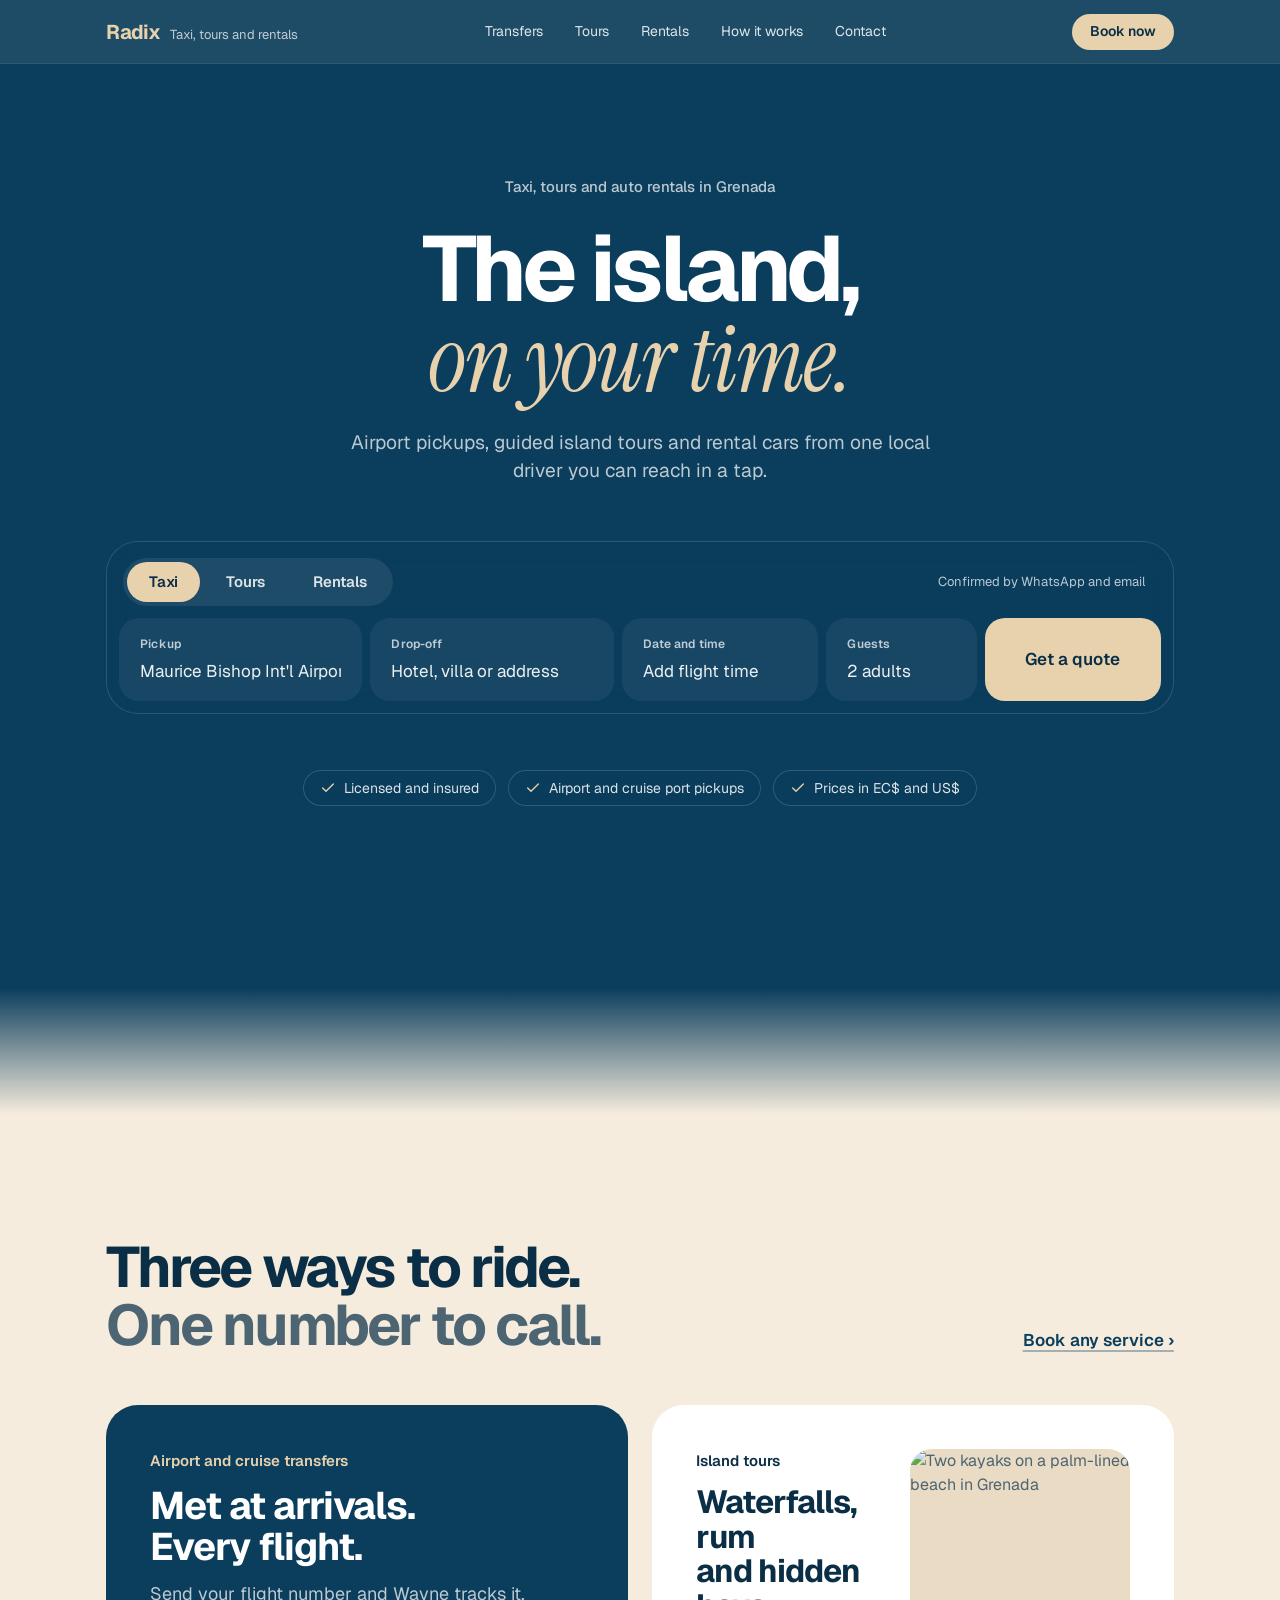
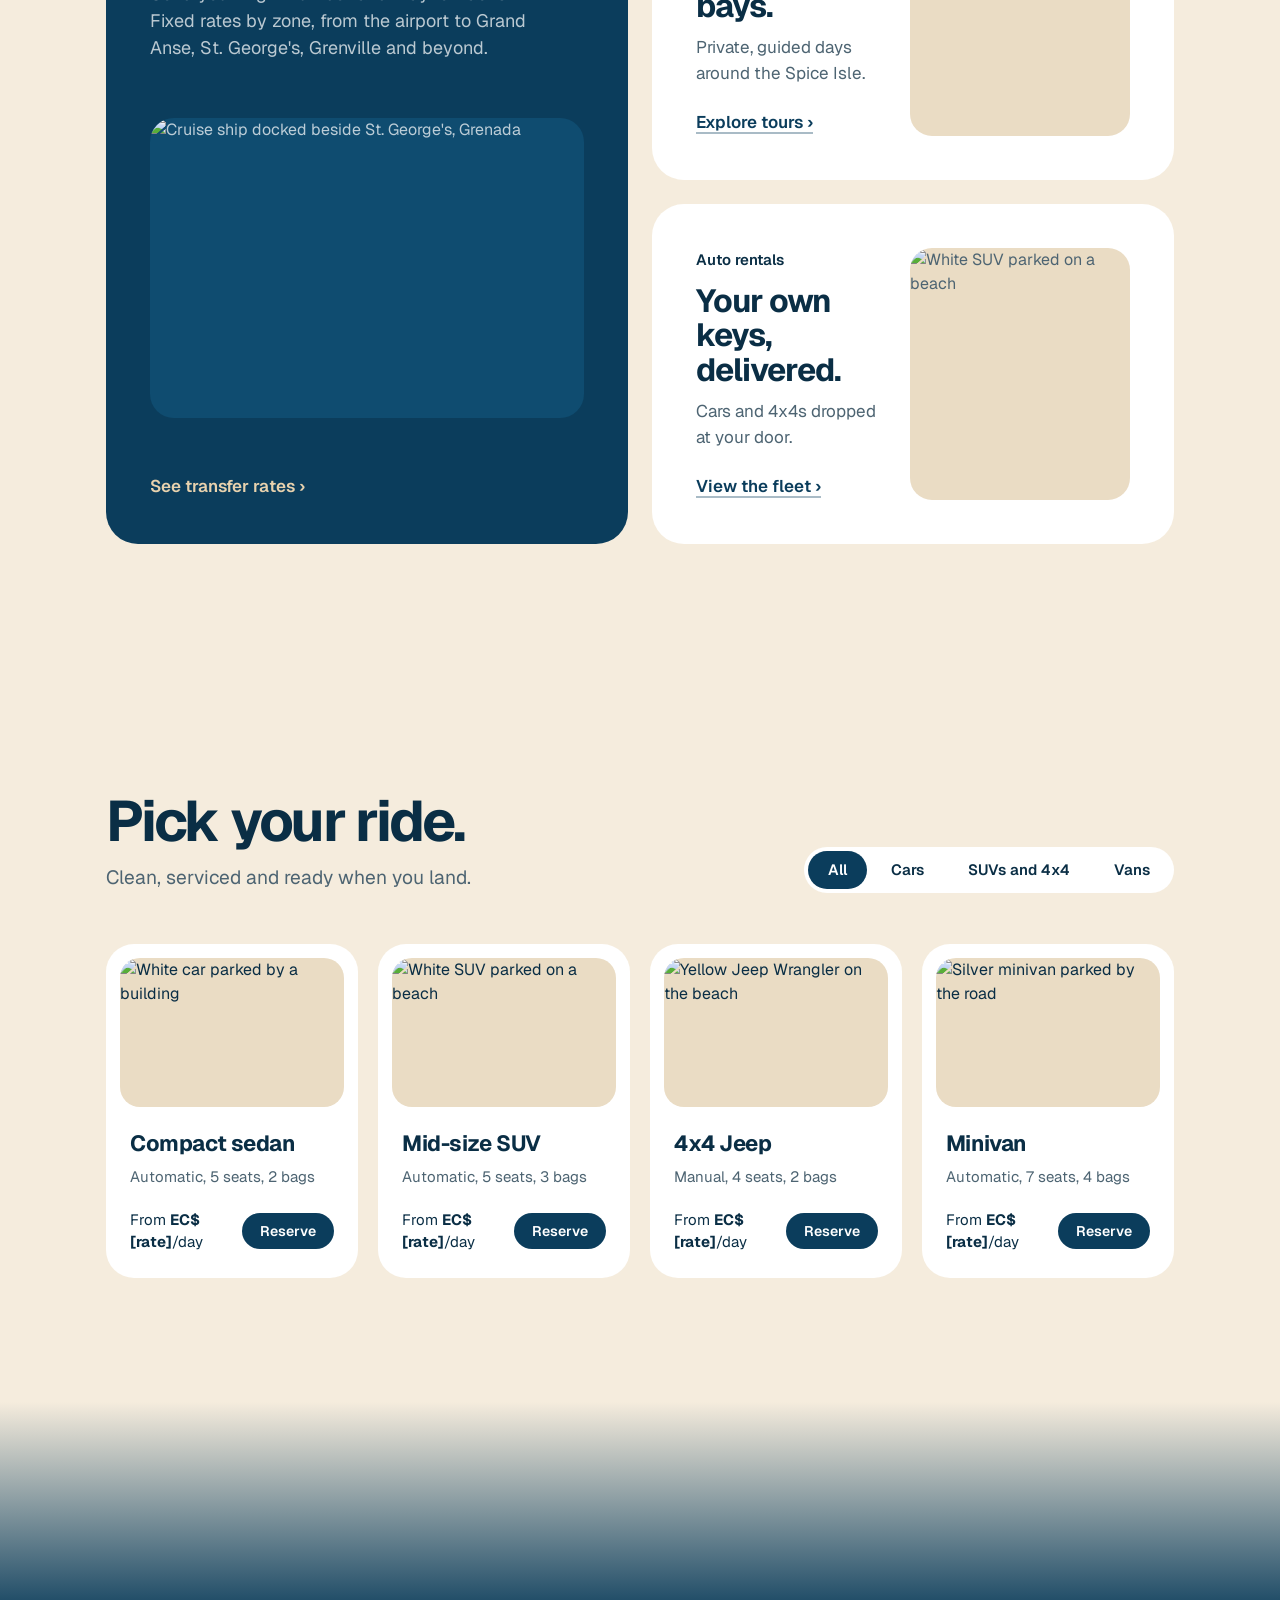
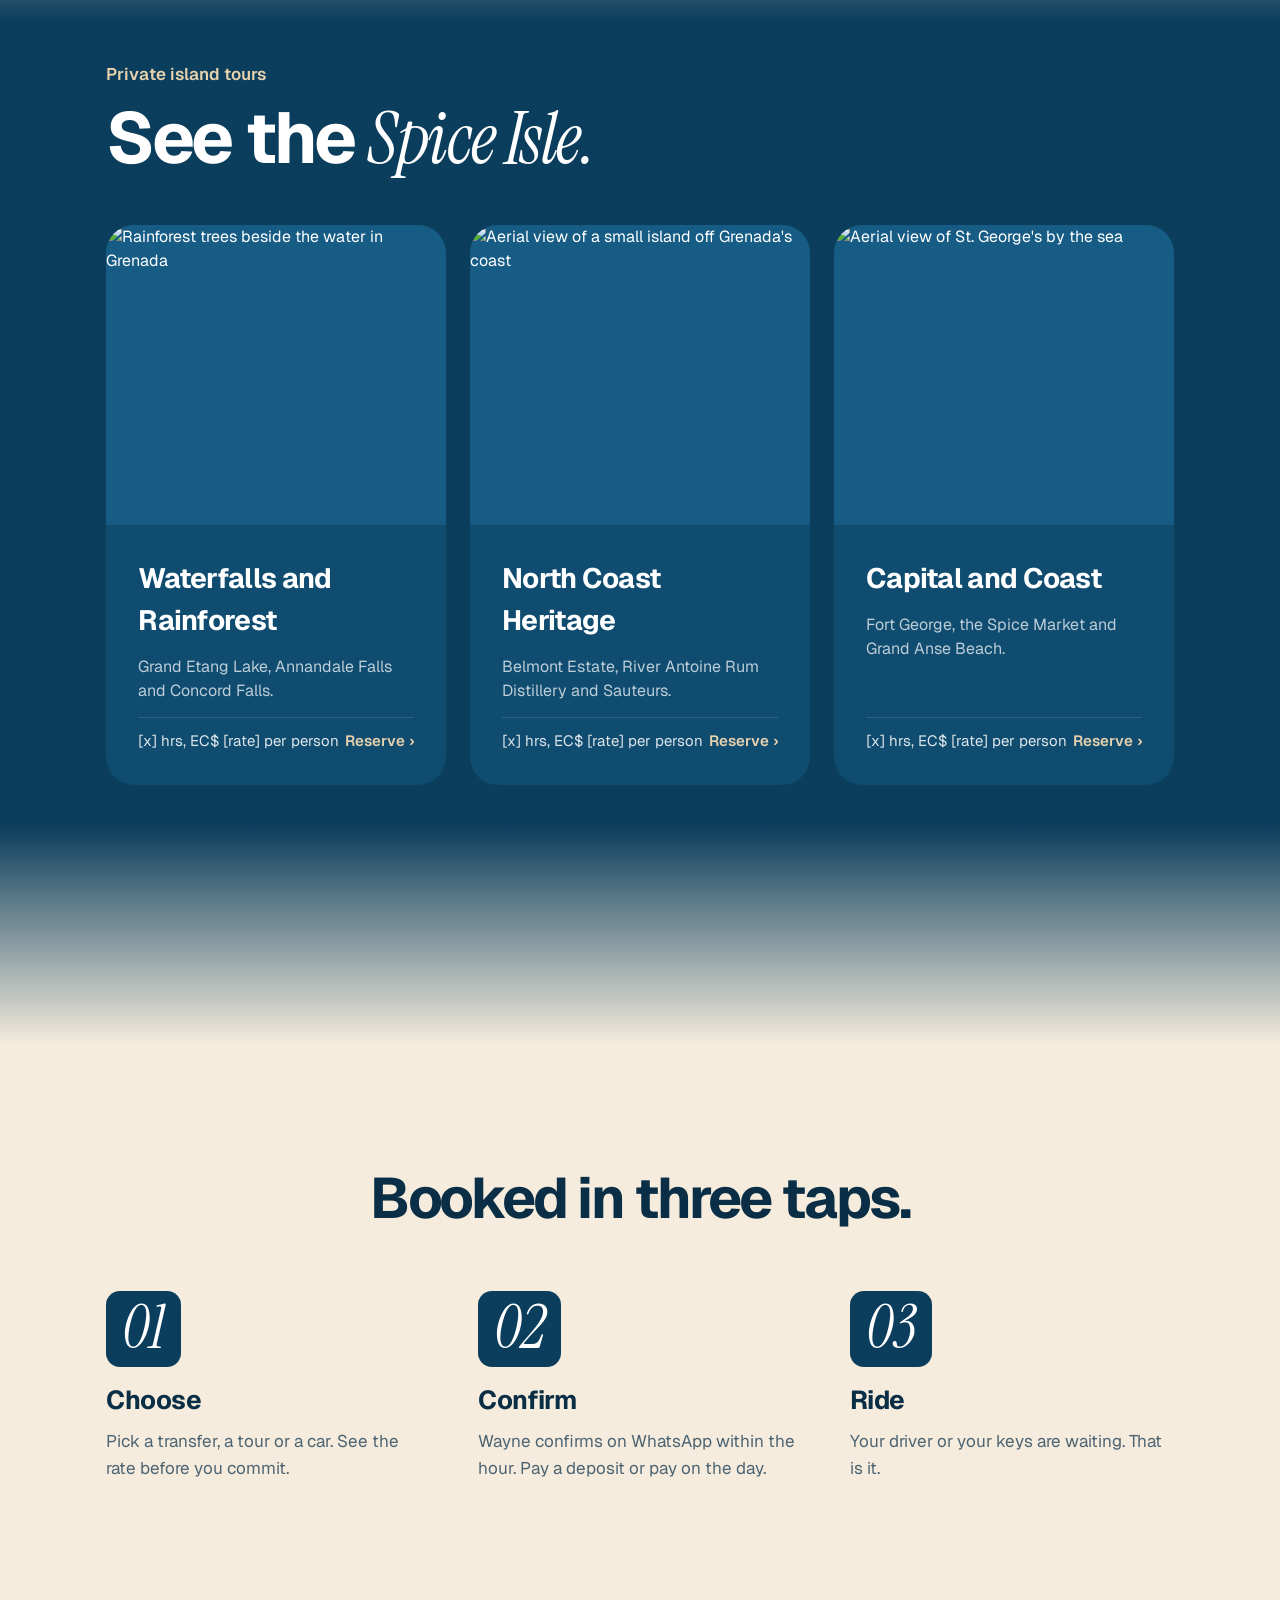
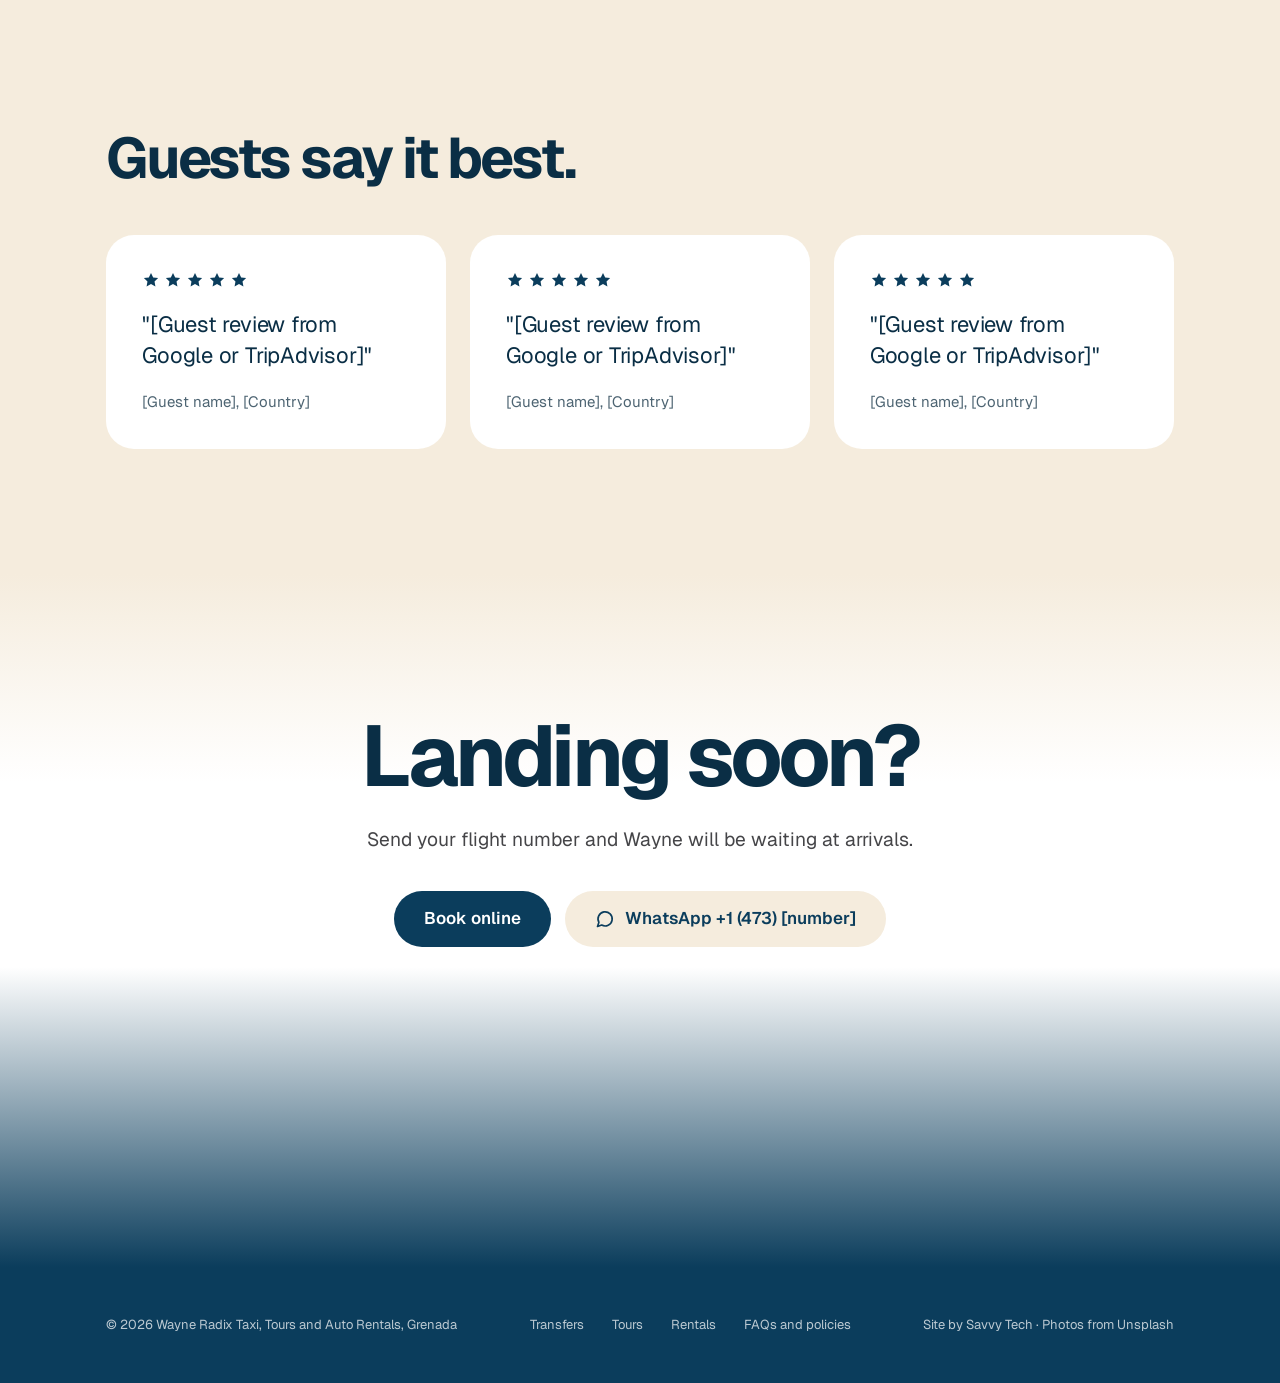
==== commit 988864a1: "Add files via upload" ====
--- a/index.html
+++ b/index.html
@@ -6,6 +6,7 @@
 <title>Radix | Taxi, Tours and Auto Rentals in Grenada</title>
 <meta name="theme-color" content="#0b3d5c">
 <meta name="description" content="Airport pickups, guided island tours and rental cars in Grenada from one local driver you can reach in a tap.">
+<link rel="preload" as="image" href="https://images.unsplash.com/photo-1587357351802-437cbd24a6a3?auto=format&fit=crop&q=85&w=1920" imagesrcset="https://images.unsplash.com/photo-1587357351802-437cbd24a6a3?auto=format&fit=crop&q=85&w=1920 1920w, https://images.unsplash.com/photo-1587357351802-437cbd24a6a3?auto=format&fit=crop&q=85&w=3840 3840w" imagesizes="100vw">
 <link rel="preconnect" href="https://fonts.googleapis.com">
 <link rel="preconnect" href="https://fonts.gstatic.com" crossorigin>
 <link href="https://fonts.googleapis.com/css2?family=Geist:wght@300..800&family=Instrument+Serif:ital@0;1&display=swap" rel="stylesheet">
@@ -79,8 +80,6 @@
       <span class="chip"><svg width="16" height="16" viewBox="0 0 24 24" fill="none" stroke="currentColor" stroke-width="2" stroke-linecap="round" stroke-linejoin="round"><path d="M20 6 9 17l-5-5"/></svg>Airport and cruise port pickups</span>
       <span class="chip"><svg width="16" height="16" viewBox="0 0 24 24" fill="none" stroke="currentColor" stroke-width="2" stroke-linecap="round" stroke-linejoin="round"><path d="M20 6 9 17l-5-5"/></svg>Prices in EC$ and US$</span>
     </div>
-
-    <figure class="hero-photo"><img class="photo" src="https://images.unsplash.com/photo-1587357351802-437cbd24a6a3?auto=format&fit=crop&w=2400&q=70" alt="Aerial view of Grand Anse Beach, Grenada" fetchpriority="high" decoding="async"></figure>
   </section>
 
   <!-- Services -->
--- a/css/styles.css
+++ b/css/styles.css
@@ -59,7 +59,6 @@
 
 .chips{display:flex;flex-wrap:wrap;justify-content:center;gap:12px}
 .chip{display:inline-flex;align-items:center;gap:8px;height:36px;padding:0 16px;border-radius:999px;border:1px solid rgba(255,255,255,.16);font-size:14px;color:var(--on-dark-strong)}
-.hero-photo{width:100%;max-width:1200px;height:clamp(240px,31vw,440px);border-radius:36px;background:var(--tile);color:var(--on-dark);padding:32px}
 
 /* Sections */
 section.block{padding:clamp(72px,9.7vw,140px) var(--pad)}
@@ -146,19 +145,20 @@
 
 /* Photos */
 .photo{width:100%;height:100%;object-fit:cover;display:block}
-.hero-photo{margin:0;padding:0;overflow:hidden}
 .tile-media{overflow:hidden}
 .tour-photo{height:300px;background:var(--tile-2);overflow:hidden}
 .credit{font-size:12px;color:var(--on-dark)}
 
 
 /* Blended section transitions */
-.hero{background:linear-gradient(180deg,var(--black) 0,var(--black) calc(100% - 240px),var(--mist) 100%);padding-bottom:200px}
+.hero{background:linear-gradient(180deg,rgba(11,61,92,.9) 0,rgba(11,61,92,.8) 45%,rgba(11,61,92,.35) 72%,rgba(11,61,92,.1) 88%,var(--mist) 100%),url('https://images.unsplash.com/photo-1587357351802-437cbd24a6a3?auto=format&fit=crop&q=85&w=1920') center 65%/cover no-repeat var(--black);background:linear-gradient(180deg,rgba(11,61,92,.9) 0,rgba(11,61,92,.8) 45%,rgba(11,61,92,.35) 72%,rgba(11,61,92,.1) 88%,var(--mist) 100%),-webkit-image-set(url('https://images.unsplash.com/photo-1587357351802-437cbd24a6a3?auto=format&fit=crop&q=85&w=1920') 1x,url('https://images.unsplash.com/photo-1587357351802-437cbd24a6a3?auto=format&fit=crop&q=85&w=3840') 2x) center 65%/cover no-repeat var(--black);background:linear-gradient(180deg,rgba(11,61,92,.9) 0,rgba(11,61,92,.8) 45%,rgba(11,61,92,.35) 72%,rgba(11,61,92,.1) 88%,var(--mist) 100%),image-set(url('https://images.unsplash.com/photo-1587357351802-437cbd24a6a3?auto=format&fit=crop&q=85&w=1920') 1x,url('https://images.unsplash.com/photo-1587357351802-437cbd24a6a3?auto=format&fit=crop&q=85&w=3840') 2x) center 65%/cover no-repeat var(--black);min-height:min(100svh,1100px);padding-bottom:clamp(220px,24vw,360px);justify-content:flex-start}
+.booker{backdrop-filter:blur(14px);-webkit-backdrop-filter:blur(14px);background:rgba(11,61,92,.45)}
+.chip{background:rgba(11,61,92,.45);backdrop-filter:blur(8px);-webkit-backdrop-filter:blur(8px)}
 #tours{background:linear-gradient(180deg,var(--mist) 0,var(--black) 220px,var(--black) calc(100% - 220px),var(--mist) 100%);padding-top:260px;padding-bottom:260px}
 .cta{background:linear-gradient(180deg,var(--mist) 0,#fff 30%,#fff calc(100% - 300px),var(--black) 100%)!important;padding-bottom:320px!important}
 footer{border-top:0}
 @media (max-width:720px){
-  .hero{padding-bottom:140px}
+  .hero{padding-bottom:200px;min-height:0}
   #tours{background:linear-gradient(180deg,var(--mist) 0,var(--black) 140px,var(--black) calc(100% - 140px),var(--mist) 100%);padding-top:170px;padding-bottom:170px}
   .cta{background:linear-gradient(180deg,var(--mist) 0,#fff 25%,#fff calc(100% - 200px),var(--black) 100%)!important;padding-bottom:220px!important}
 }
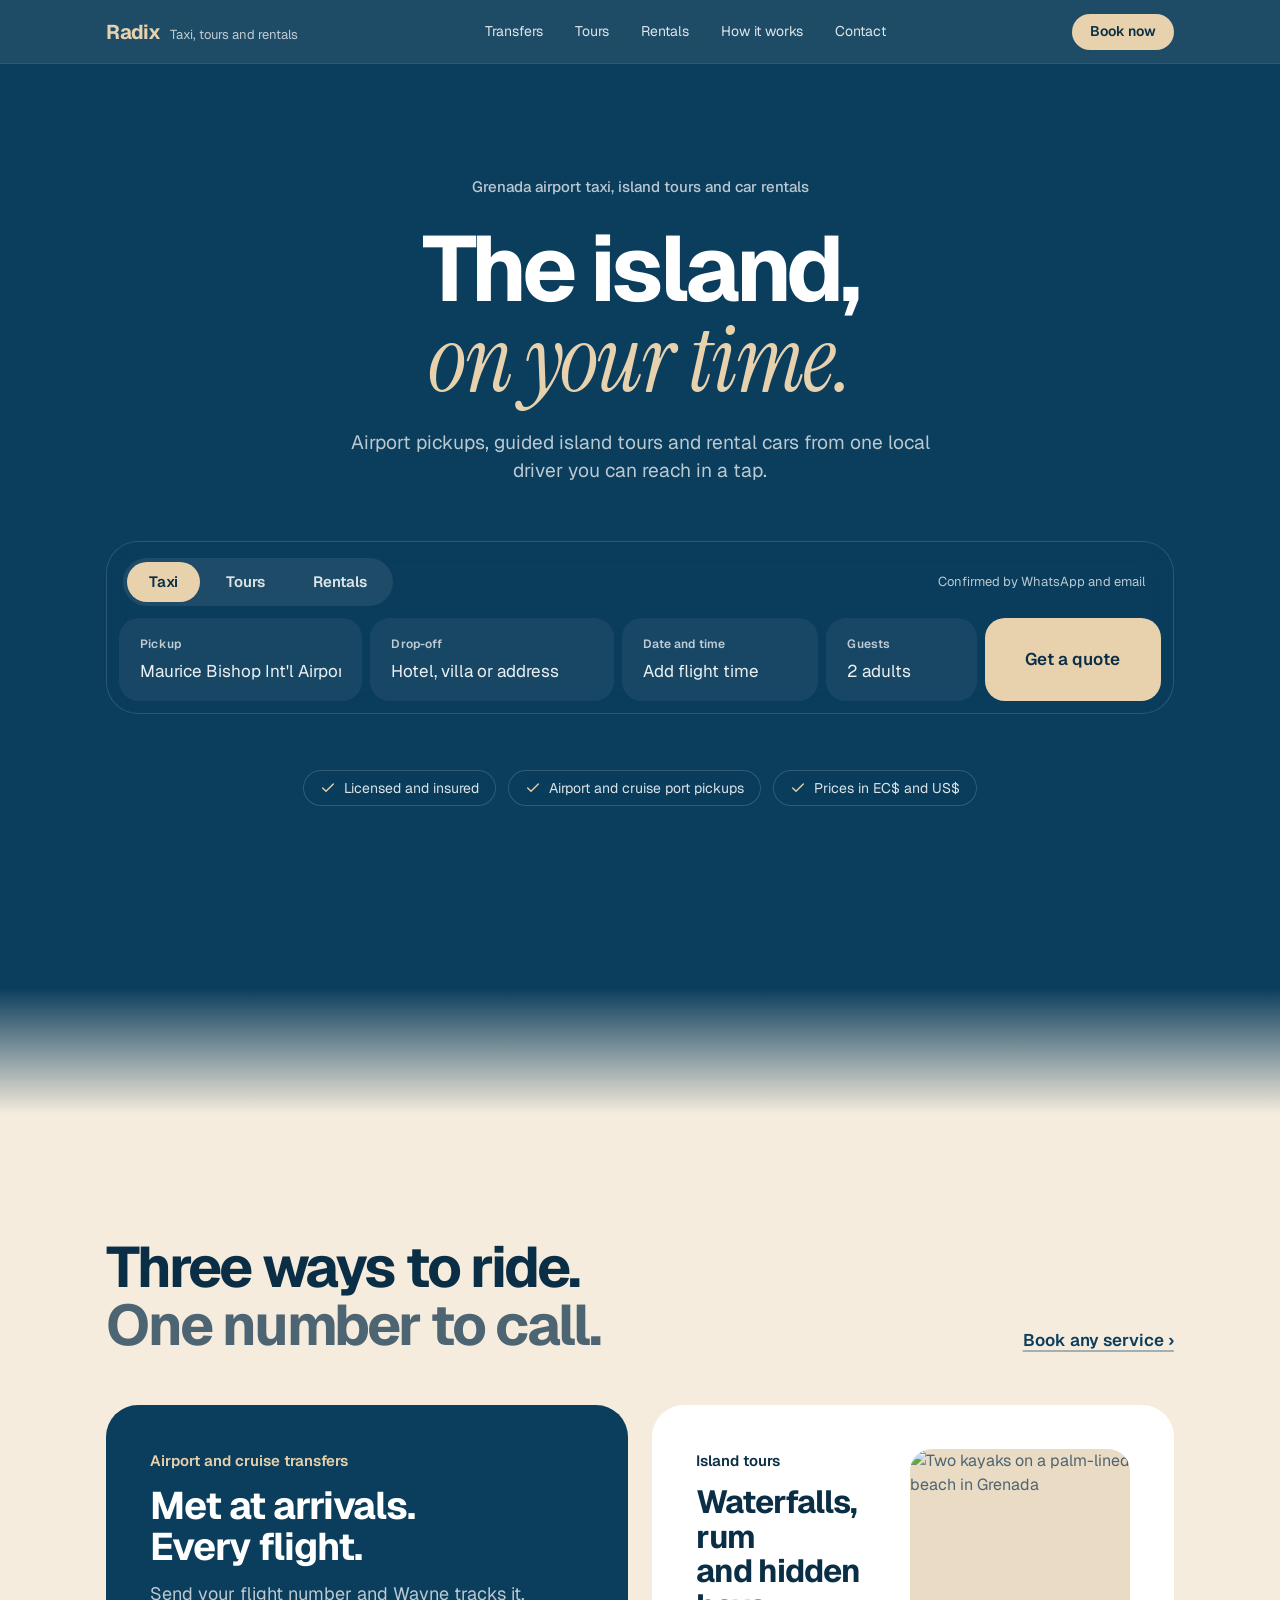
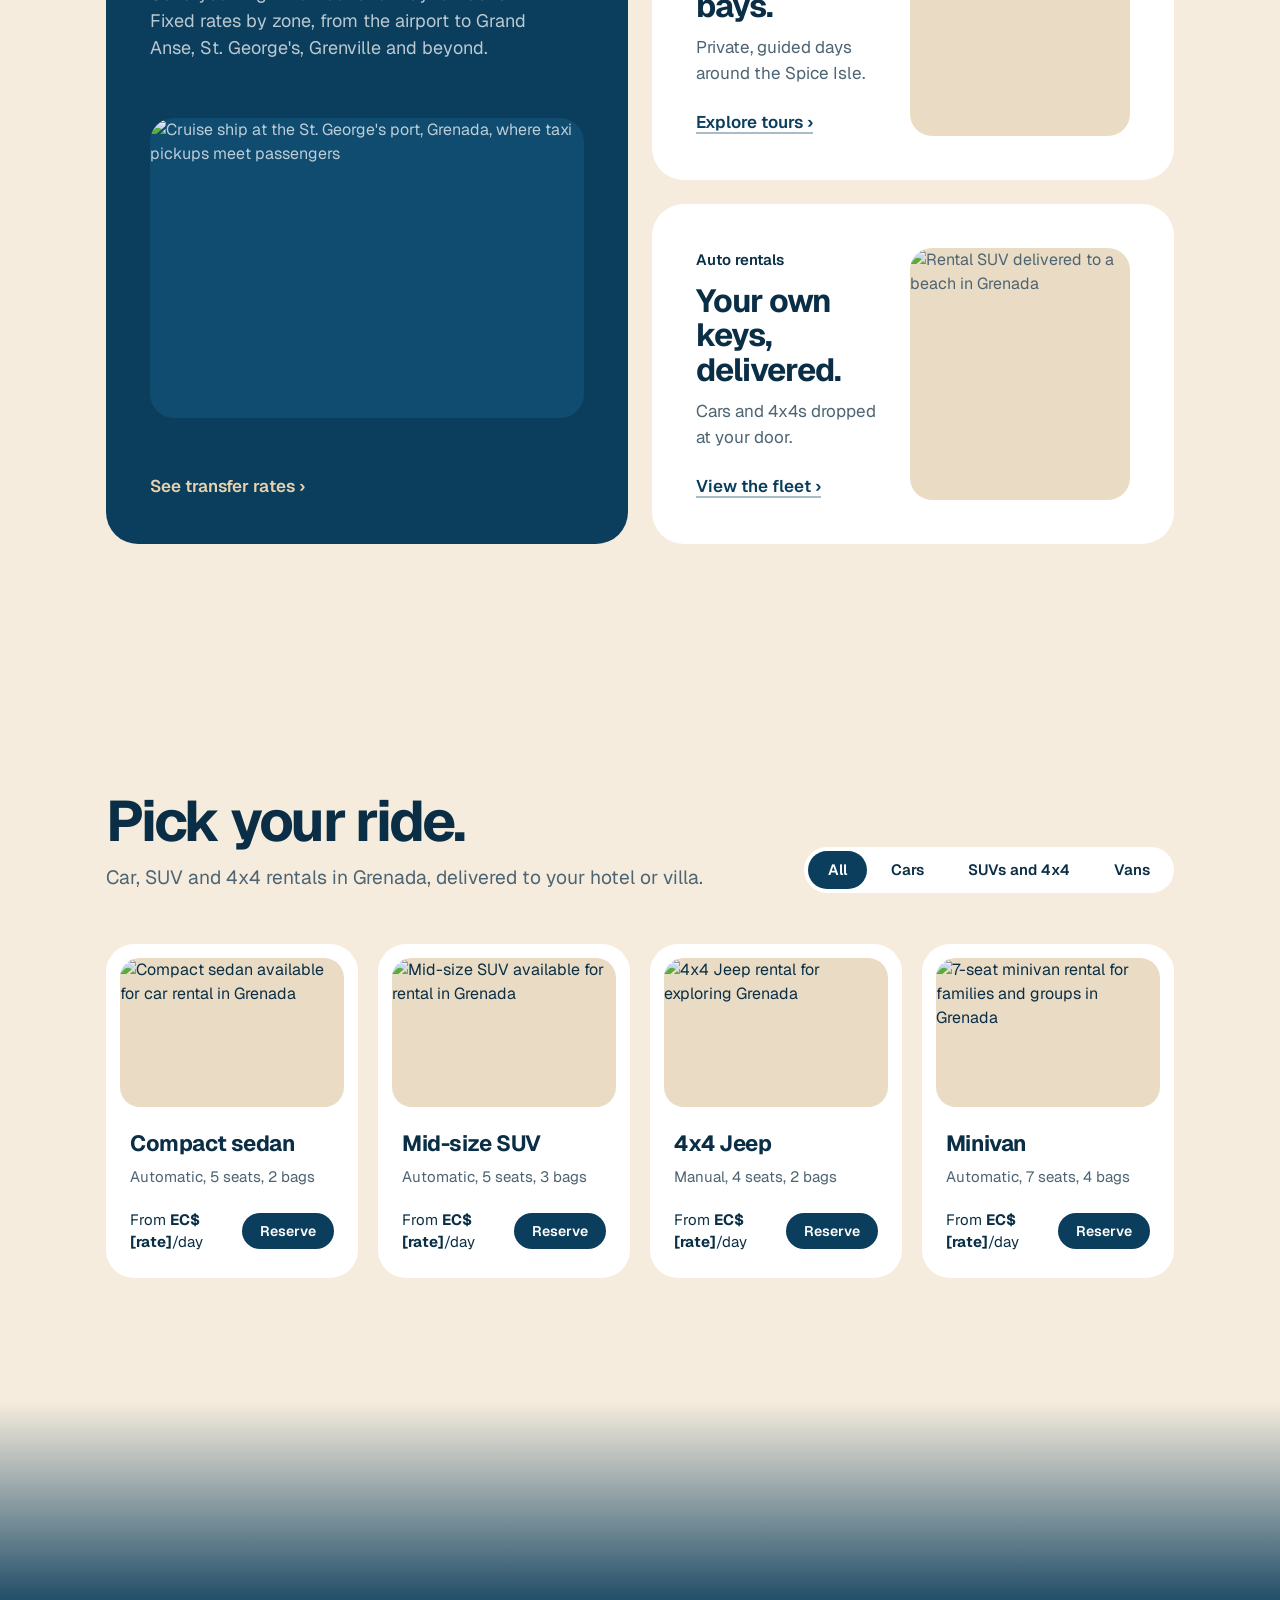
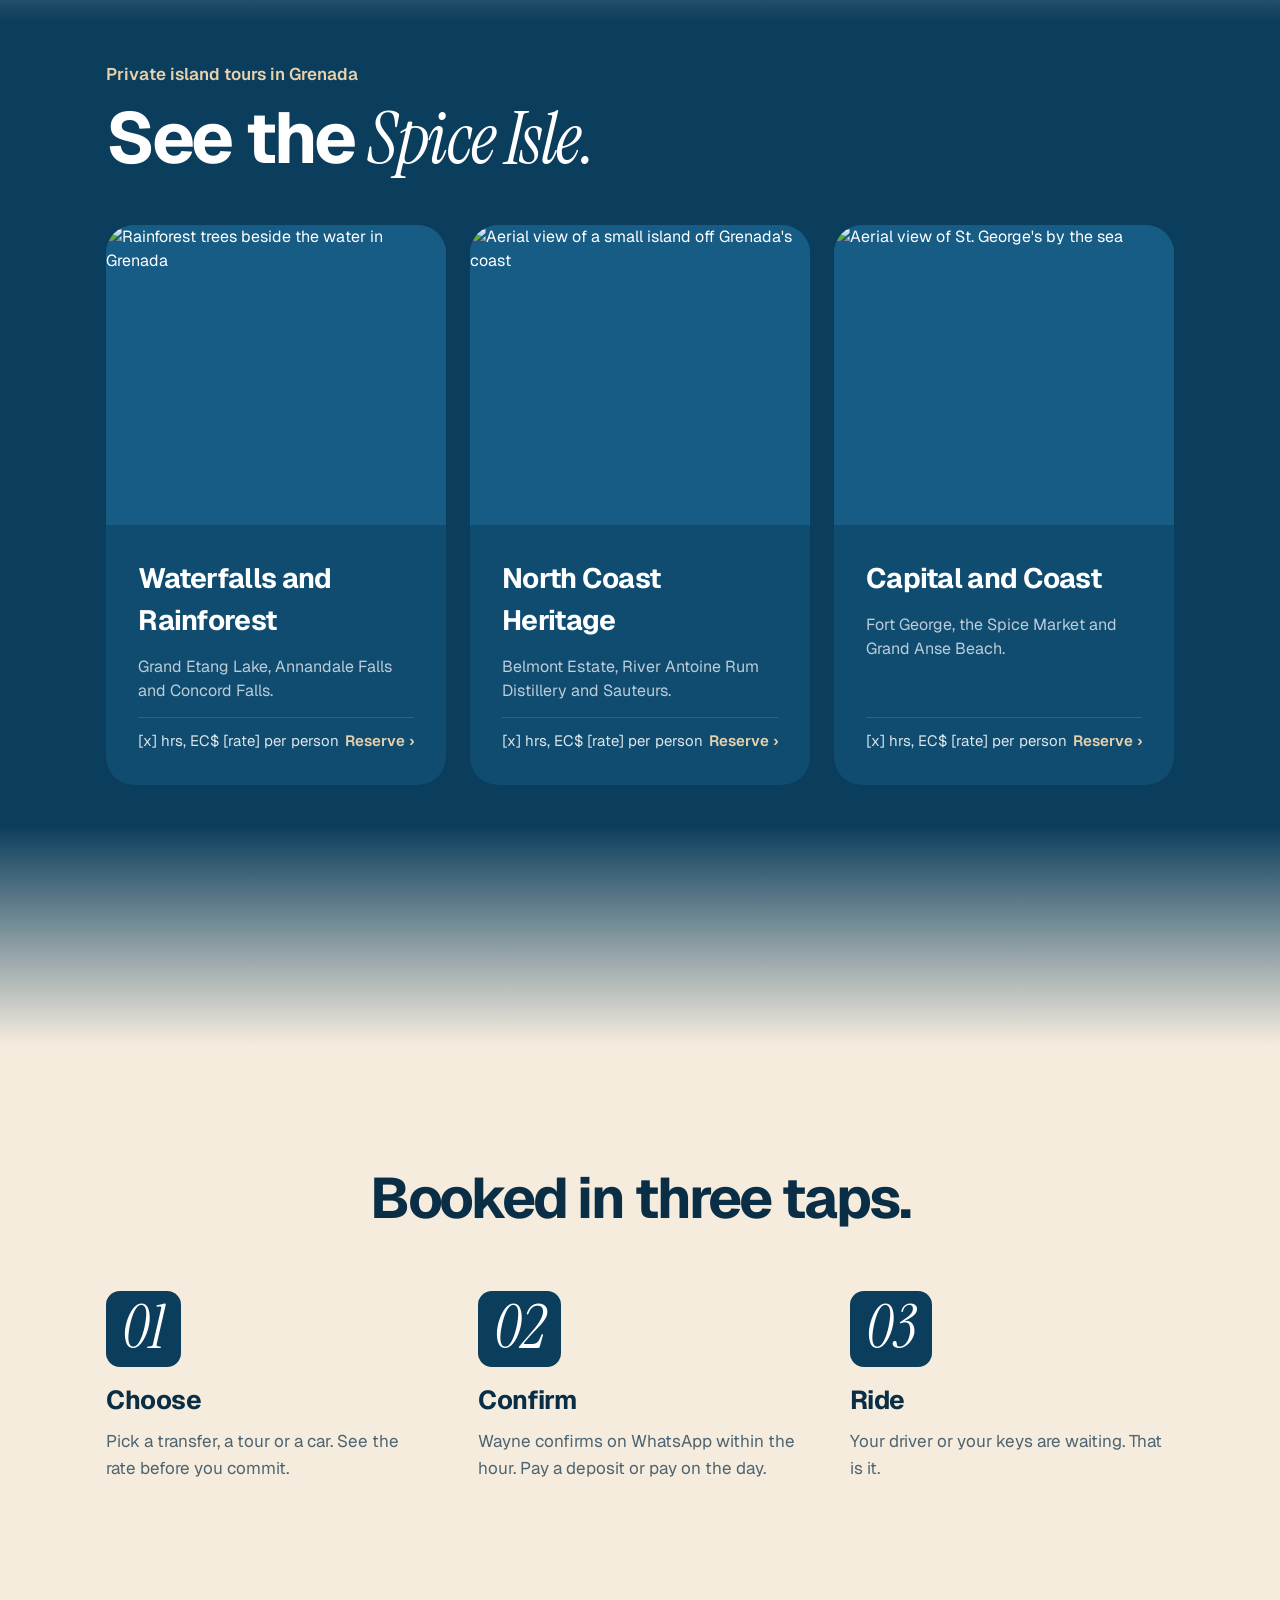
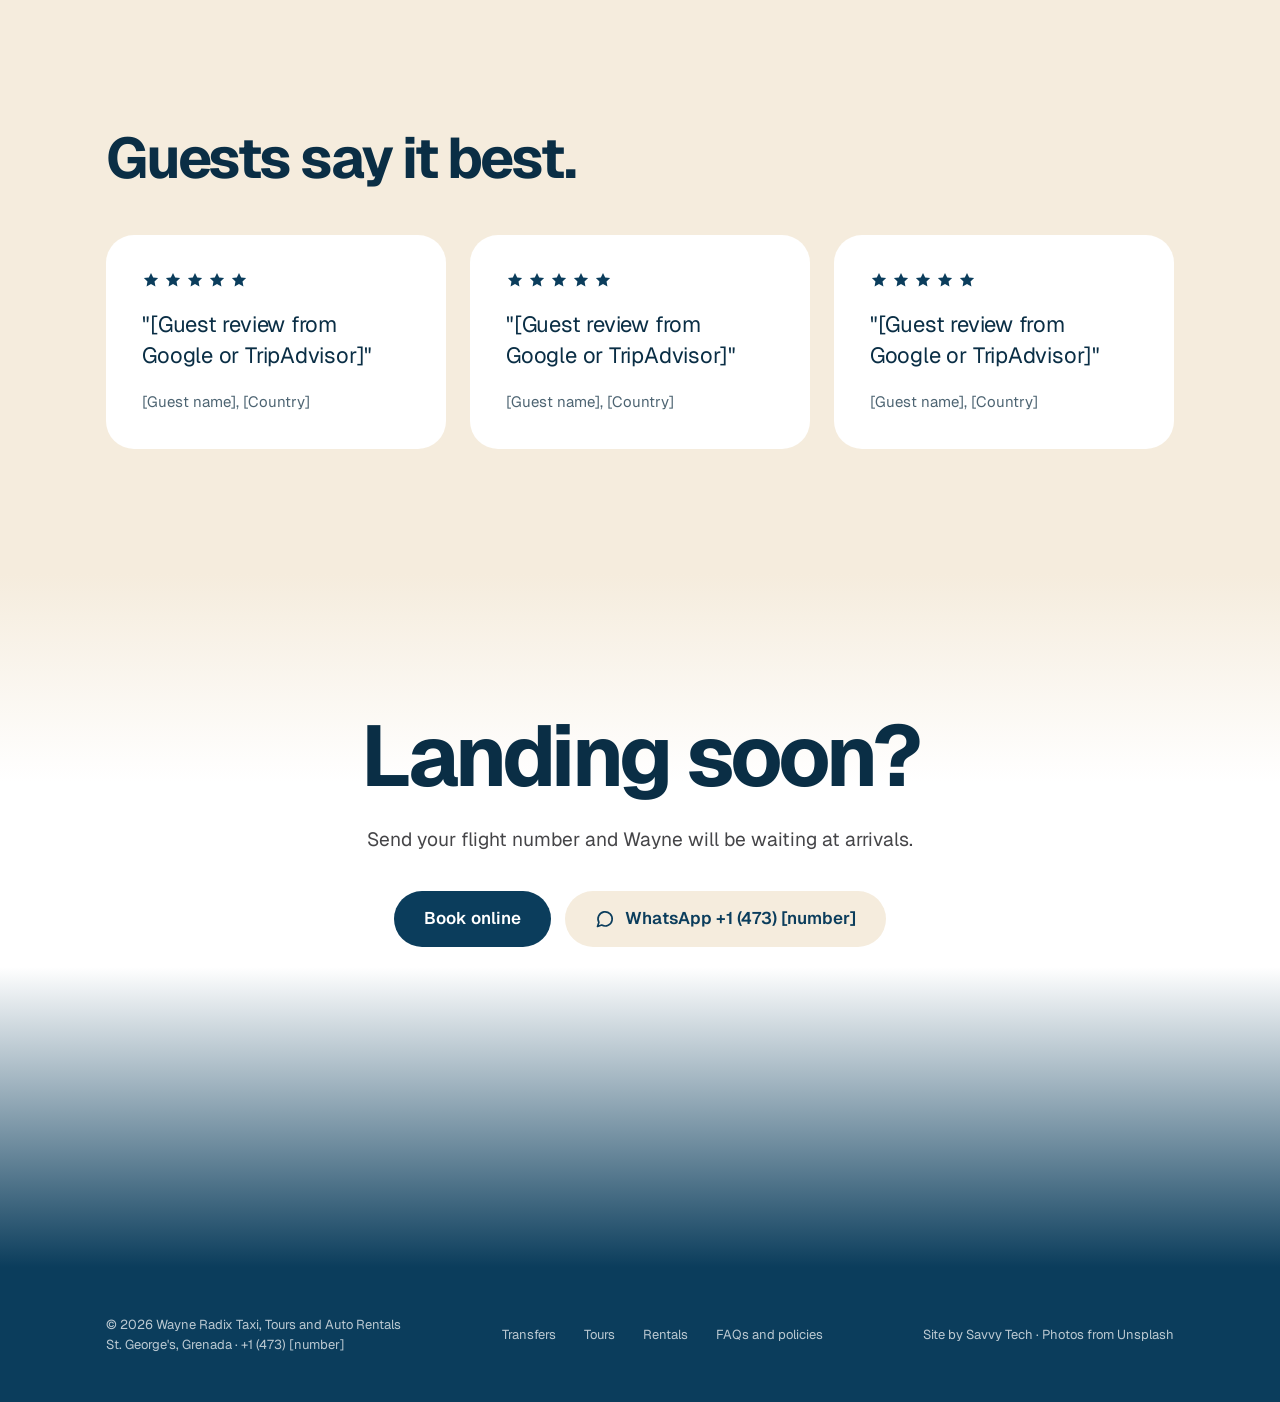
==== commit 30ad9e44: "Add files via upload" ====
--- a/index.html
+++ b/index.html
@@ -1,11 +1,206 @@
 <!doctype html>
-<html lang="en">
+<html lang="en-GD">
 <head>
 <meta charset="utf-8">
 <meta name="viewport" content="width=device-width, initial-scale=1, viewport-fit=cover">
-<title>Radix | Taxi, Tours and Auto Rentals in Grenada</title>
+<title>Grenada Airport Taxi, Island Tours and Car Rentals | Radix</title>
+<meta name="description" content="Book airport and cruise port transfers, private island tours and car rentals in Grenada. Local driver, fixed rates in EC$ and US$, confirmed by WhatsApp.">
+<link rel="canonical" href="https://projects473.github.io/wjr/">
+<meta name="robots" content="index, follow, max-image-preview:large">
+<meta name="geo.region" content="GD">
+<meta name="geo.placename" content="St. George's, Grenada">
+<link rel="icon" href="data:image/svg+xml,%3Csvg xmlns='http://www.w3.org/2000/svg' viewBox='0 0 64 64'%3E%3Crect width='64' height='64' rx='14' fill='%230b3d5c'/%3E%3Ctext x='32' y='45' font-family='Helvetica,Arial,sans-serif' font-size='38' font-weight='700' text-anchor='middle' fill='%23e8d2ae'%3ER%3C/text%3E%3C/svg%3E">
+
+<!-- Social sharing (WhatsApp, Facebook, X) -->
+<meta property="og:type" content="website">
+<meta property="og:site_name" content="Radix Taxi, Tours and Auto Rentals">
+<meta property="og:locale" content="en_GB">
+<meta property="og:title" content="Grenada Airport Taxi, Island Tours and Car Rentals | Radix">
+<meta property="og:description" content="Book airport and cruise port transfers, private island tours and car rentals in Grenada. Local driver, fixed rates in EC$ and US$, confirmed by WhatsApp.">
+<meta property="og:url" content="https://projects473.github.io/wjr/">
+<meta property="og:image" content="https://images.unsplash.com/photo-1587357351802-437cbd24a6a3?auto=format&fit=crop&w=1200&h=630&q=80">
+<meta property="og:image:width" content="1200">
+<meta property="og:image:height" content="630">
+<meta property="og:image:alt" content="Aerial view of Grand Anse Beach, Grenada">
+<meta name="twitter:card" content="summary_large_image">
+<meta name="twitter:title" content="Grenada Airport Taxi, Island Tours and Car Rentals | Radix">
+<meta name="twitter:description" content="Book airport and cruise port transfers, private island tours and car rentals in Grenada. Local driver, fixed rates in EC$ and US$, confirmed by WhatsApp.">
+<meta name="twitter:image" content="https://images.unsplash.com/photo-1587357351802-437cbd24a6a3?auto=format&fit=crop&w=1200&h=630&q=80">
+
+<!-- Local business structured data for Google -->
+<script type="application/ld+json">
+{
+  "@context": "https://schema.org",
+  "@graph": [
+    {
+      "@type": [
+        "AutoRental",
+        "TravelAgency"
+      ],
+      "@id": "https://projects473.github.io/wjr/#business",
+      "name": "Radix Taxi, Tours and Auto Rentals",
+      "alternateName": "Wayne Radix Taxi, Tours and Auto Rentals",
+      "description": "Book airport and cruise port transfers, private island tours and car rentals in Grenada. Local driver, fixed rates in EC$ and US$, confirmed by WhatsApp.",
+      "url": "https://projects473.github.io/wjr/",
+      "image": "https://images.unsplash.com/photo-1587357351802-437cbd24a6a3?auto=format&fit=crop&w=1200&h=630&q=80",
+      "telephone": "+1-473-XXX-XXXX",
+      "priceRange": "$$",
+      "currenciesAccepted": "XCD, USD",
+      "address": {
+        "@type": "PostalAddress",
+        "addressLocality": "St. George's",
+        "addressCountry": "GD"
+      },
+      "areaServed": {
+        "@type": "Country",
+        "name": "Grenada"
+      },
+      "hasOfferCatalog": {
+        "@type": "OfferCatalog",
+        "name": "Taxi, tours and rentals",
+        "itemListElement": [
+          {
+            "@type": "Offer",
+            "itemOffered": {
+              "@type": "TaxiService",
+              "name": "Airport and cruise port transfers",
+              "areaServed": "Grenada"
+            }
+          },
+          {
+            "@type": "Offer",
+            "itemOffered": {
+              "@type": "Service",
+              "serviceType": "Car rental",
+              "name": "Car, SUV, 4x4 and minivan rentals with delivery",
+              "areaServed": "Grenada"
+            }
+          },
+          {
+            "@type": "Offer",
+            "itemOffered": {
+              "@type": "TouristTrip",
+              "name": "Waterfalls and Rainforest tour",
+              "itinerary": {
+                "@type": "ItemList",
+                "itemListElement": [
+                  {
+                    "@type": "ListItem",
+                    "position": 1,
+                    "item": {
+                      "@type": "TouristAttraction",
+                      "name": "Grand Etang Lake"
+                    }
+                  },
+                  {
+                    "@type": "ListItem",
+                    "position": 2,
+                    "item": {
+                      "@type": "TouristAttraction",
+                      "name": "Annandale Falls"
+                    }
+                  },
+                  {
+                    "@type": "ListItem",
+                    "position": 3,
+                    "item": {
+                      "@type": "TouristAttraction",
+                      "name": "Concord Falls"
+                    }
+                  }
+                ]
+              }
+            }
+          },
+          {
+            "@type": "Offer",
+            "itemOffered": {
+              "@type": "TouristTrip",
+              "name": "North Coast Heritage tour",
+              "itinerary": {
+                "@type": "ItemList",
+                "itemListElement": [
+                  {
+                    "@type": "ListItem",
+                    "position": 1,
+                    "item": {
+                      "@type": "TouristAttraction",
+                      "name": "Belmont Estate"
+                    }
+                  },
+                  {
+                    "@type": "ListItem",
+                    "position": 2,
+                    "item": {
+                      "@type": "TouristAttraction",
+                      "name": "River Antoine Rum Distillery"
+                    }
+                  },
+                  {
+                    "@type": "ListItem",
+                    "position": 3,
+                    "item": {
+                      "@type": "TouristAttraction",
+                      "name": "Sauteurs"
+                    }
+                  }
+                ]
+              }
+            }
+          },
+          {
+            "@type": "Offer",
+            "itemOffered": {
+              "@type": "TouristTrip",
+              "name": "Capital and Coast tour",
+              "itinerary": {
+                "@type": "ItemList",
+                "itemListElement": [
+                  {
+                    "@type": "ListItem",
+                    "position": 1,
+                    "item": {
+                      "@type": "TouristAttraction",
+                      "name": "Fort George"
+                    }
+                  },
+                  {
+                    "@type": "ListItem",
+                    "position": 2,
+                    "item": {
+                      "@type": "TouristAttraction",
+                      "name": "St. George's Market"
+                    }
+                  },
+                  {
+                    "@type": "ListItem",
+                    "position": 3,
+                    "item": {
+                      "@type": "TouristAttraction",
+                      "name": "Grand Anse Beach"
+                    }
+                  }
+                ]
+              }
+            }
+          }
+        ]
+      }
+    },
+    {
+      "@type": "WebSite",
+      "@id": "https://projects473.github.io/wjr/#website",
+      "url": "https://projects473.github.io/wjr/",
+      "name": "Radix Taxi, Tours and Auto Rentals",
+      "inLanguage": "en",
+      "publisher": {
+        "@id": "https://projects473.github.io/wjr/#business"
+      }
+    }
+  ]
+}
+</script>
 <meta name="theme-color" content="#0b3d5c">
-<meta name="description" content="Airport pickups, guided island tours and rental cars in Grenada from one local driver you can reach in a tap.">
 <link rel="preload" as="image" href="https://images.unsplash.com/photo-1587357351802-437cbd24a6a3?auto=format&fit=crop&q=85&w=1920" imagesrcset="https://images.unsplash.com/photo-1587357351802-437cbd24a6a3?auto=format&fit=crop&q=85&w=1920 1920w, https://images.unsplash.com/photo-1587357351802-437cbd24a6a3?auto=format&fit=crop&q=85&w=3840 3840w" imagesizes="100vw">
 <link rel="preconnect" href="https://fonts.googleapis.com">
 <link rel="preconnect" href="https://fonts.gstatic.com" crossorigin>
@@ -33,8 +228,8 @@
   <!-- Hero -->
   <section class="hero" id="book">
     <div class="hero-copy">
-      <span class="kicker">Taxi, tours and auto rentals in Grenada</span>
-      <h1>The island,<br><span class="serif">on your time.</span></h1>
+      <h1 class="kicker">Grenada airport taxi, island tours and car rentals</h1>
+      <p class="display">The island,<br><span class="serif">on your time.</span></p>
       <p>Airport pickups, guided island tours and rental cars from one local driver you can reach in a tap.</p>
     </div>
 
@@ -96,7 +291,7 @@
             <h3>Met at arrivals.<br>Every flight.</h3>
             <p>Send your flight number and Wayne tracks it. Fixed rates by zone, from the airport to Grand Anse, St. George's, Grenville and beyond.</p>
           </div>
-          <div class="tile-media"><img class="photo" src="https://images.unsplash.com/photo-1673229526501-7c75171d745c?auto=format&fit=crop&w=1200&q=70" alt="Cruise ship docked beside St. George's, Grenada" loading="lazy" decoding="async"></div>
+          <div class="tile-media"><img class="photo" src="https://images.unsplash.com/photo-1673229526501-7c75171d745c?auto=format&fit=crop&w=1200&q=70" alt="Cruise ship at the St. George's port, Grenada, where taxi pickups meet passengers" loading="lazy" decoding="async"></div>
           <a class="link link-soft" href="#book">See transfer rates ›</a>
         </article>
         <article class="tile">
@@ -111,7 +306,7 @@
             <div><span class="eyebrow">Auto rentals</span><h3>Your own keys,<br>delivered.</h3><p>Cars and 4x4s dropped at your door.</p></div>
             <a class="link" href="#fleet">View the fleet ›</a>
           </div>
-          <div class="tile-media"><img class="photo" src="https://images.unsplash.com/photo-1722352138950-43b83222dee3?auto=format&fit=crop&w=800&q=70" alt="White SUV parked on a beach" loading="lazy" decoding="async"></div>
+          <div class="tile-media"><img class="photo" src="https://images.unsplash.com/photo-1722352138950-43b83222dee3?auto=format&fit=crop&w=800&q=70" alt="Rental SUV delivered to a beach in Grenada" loading="lazy" decoding="async"></div>
         </article>
       </div>
     </div>
@@ -121,7 +316,7 @@
   <section class="block" id="fleet">
     <div class="wrap">
       <div class="head-row">
-        <div><h2 class="h2">Pick your ride.</h2><p class="lede">Clean, serviced and ready when you land.</p></div>
+        <div><h2 class="h2">Pick your ride.</h2><p class="lede">Car, SUV and 4x4 rentals in Grenada, delivered to your hotel or villa.</p></div>
         <div class="seg seg-light" role="group" aria-label="Filter vehicles">
           <button type="button" aria-pressed="true" data-filter="all">All</button>
           <button type="button" aria-pressed="false" data-filter="car">Cars</button>
@@ -131,22 +326,22 @@
       </div>
       <div class="fleet">
         <article class="car" data-kind="car">
-          <div class="car-art"><img class="photo" src="https://images.unsplash.com/photo-1625862796301-e6658293d54f?auto=format&fit=crop&w=900&h=600&q=70" alt="White car parked by a building" loading="lazy" decoding="async"></div>
+          <div class="car-art"><img class="photo" src="https://images.unsplash.com/photo-1625862796301-e6658293d54f?auto=format&fit=crop&w=900&h=600&q=70" alt="Compact sedan available for car rental in Grenada" loading="lazy" decoding="async"></div>
           <div><h3>Compact sedan</h3><p>Automatic, 5 seats, 2 bags</p></div>
           <div class="car-foot"><span>From <strong>EC$ [rate]</strong>/day</span><a class="btn btn-sm" href="#book">Reserve</a></div>
         </article>
         <article class="car" data-kind="suv">
-          <div class="car-art"><img class="photo" src="https://images.unsplash.com/photo-1722352138950-43b83222dee3?auto=format&fit=crop&w=900&h=600&q=70" alt="White SUV parked on a beach" loading="lazy" decoding="async"></div>
+          <div class="car-art"><img class="photo" src="https://images.unsplash.com/photo-1722352138950-43b83222dee3?auto=format&fit=crop&w=900&h=600&q=70" alt="Mid-size SUV available for rental in Grenada" loading="lazy" decoding="async"></div>
           <div><h3>Mid-size SUV</h3><p>Automatic, 5 seats, 3 bags</p></div>
           <div class="car-foot"><span>From <strong>EC$ [rate]</strong>/day</span><a class="btn btn-sm" href="#book">Reserve</a></div>
         </article>
         <article class="car" data-kind="suv">
-          <div class="car-art"><img class="photo" src="https://images.unsplash.com/photo-1606762450967-eee9f9b7b973?auto=format&fit=crop&w=900&h=600&q=70" alt="Yellow Jeep Wrangler on the beach" loading="lazy" decoding="async"></div>
+          <div class="car-art"><img class="photo" src="https://images.unsplash.com/photo-1606762450967-eee9f9b7b973?auto=format&fit=crop&w=900&h=600&q=70" alt="4x4 Jeep rental for exploring Grenada" loading="lazy" decoding="async"></div>
           <div><h3>4x4 Jeep</h3><p>Manual, 4 seats, 2 bags</p></div>
           <div class="car-foot"><span>From <strong>EC$ [rate]</strong>/day</span><a class="btn btn-sm" href="#book">Reserve</a></div>
         </article>
         <article class="car" data-kind="van">
-          <div class="car-art"><img class="photo" src="https://images.unsplash.com/photo-1675311183084-755007dbb223?auto=format&fit=crop&w=900&h=600&q=70" alt="Silver minivan parked by the road" loading="lazy" decoding="async"></div>
+          <div class="car-art"><img class="photo" src="https://images.unsplash.com/photo-1675311183084-755007dbb223?auto=format&fit=crop&w=900&h=600&q=70" alt="7-seat minivan rental for families and groups in Grenada" loading="lazy" decoding="async"></div>
           <div><h3>Minivan</h3><p>Automatic, 7 seats, 4 bags</p></div>
           <div class="car-foot"><span>From <strong>EC$ [rate]</strong>/day</span><a class="btn btn-sm" href="#book">Reserve</a></div>
         </article>
@@ -158,7 +353,7 @@
   <section class="block dark" id="tours">
     <div class="wrap">
       <div class="tours-title">
-        <span class="kicker">Private island tours</span>
+        <span class="kicker">Private island tours in Grenada</span>
         <h2 class="h2">See the <span class="serif">Spice Isle.</span></h2>
       </div>
       <div class="tours">
@@ -219,7 +414,7 @@
 </main>
 
 <footer>
-  <span>© 2026 Wayne Radix Taxi, Tours and Auto Rentals, Grenada</span>
+  <address style="font-style:normal">© 2026 Wayne Radix Taxi, Tours and Auto Rentals<br>St. George's, Grenada · <a href="tel:+1473XXXXXXX">+1 (473) [number]</a></address>
   <nav aria-label="Footer">
     <a href="#services">Transfers</a><a href="#tours">Tours</a><a href="#fleet">Rentals</a><a href="#contact">FAQs and policies</a>
   </nav>
--- a/css/styles.css
+++ b/css/styles.css
@@ -35,8 +35,8 @@
 /* Hero */
 .hero{background:var(--black);color:#fff;padding:112px var(--pad) 120px;display:flex;flex-direction:column;align-items:center;gap:56px;text-align:center}
 .hero-copy{display:flex;flex-direction:column;align-items:center;gap:24px}
-.kicker{font-size:15px;font-weight:500;color:var(--on-dark)}
-.hero h1{margin:0;font-size:clamp(54px,7.2vw,104px);line-height:.98;font-weight:700;letter-spacing:-.045em}
+.kicker{margin:0;font-size:15px;font-weight:500;color:var(--on-dark)}
+.hero .display{margin:0;max-width:none;color:#fff;font-size:clamp(54px,7.2vw,104px);line-height:.98;font-weight:700;letter-spacing:-.045em}
 .hero p{margin:0;max-width:620px;font-size:clamp(17px,1.5vw,21px);line-height:1.45;color:var(--on-dark)}
 
 .booker{width:100%;max-width:1080px;padding:12px;border-radius:32px;background:rgba(255,255,255,.07);border:1px solid rgba(255,255,255,.14);display:flex;flex-direction:column;gap:12px;text-align:left}
@@ -134,7 +134,7 @@
 .cta .btn-wa{background:var(--mist)}
 .mbar .btn-wa{background:#fff}
 .cta .btn:not(.btn-wa){background:var(--black);color:#fff}
-.hero h1 .serif{color:var(--sand-hi)}
+.hero .display .serif{color:var(--sand-hi)}
 .chip svg{color:var(--sand-hi)}
 .cta .btn{height:56px;padding:0 30px;font-size:17px}
 .cta-row{display:flex;flex-wrap:wrap;justify-content:center;gap:14px;padding-top:8px}
